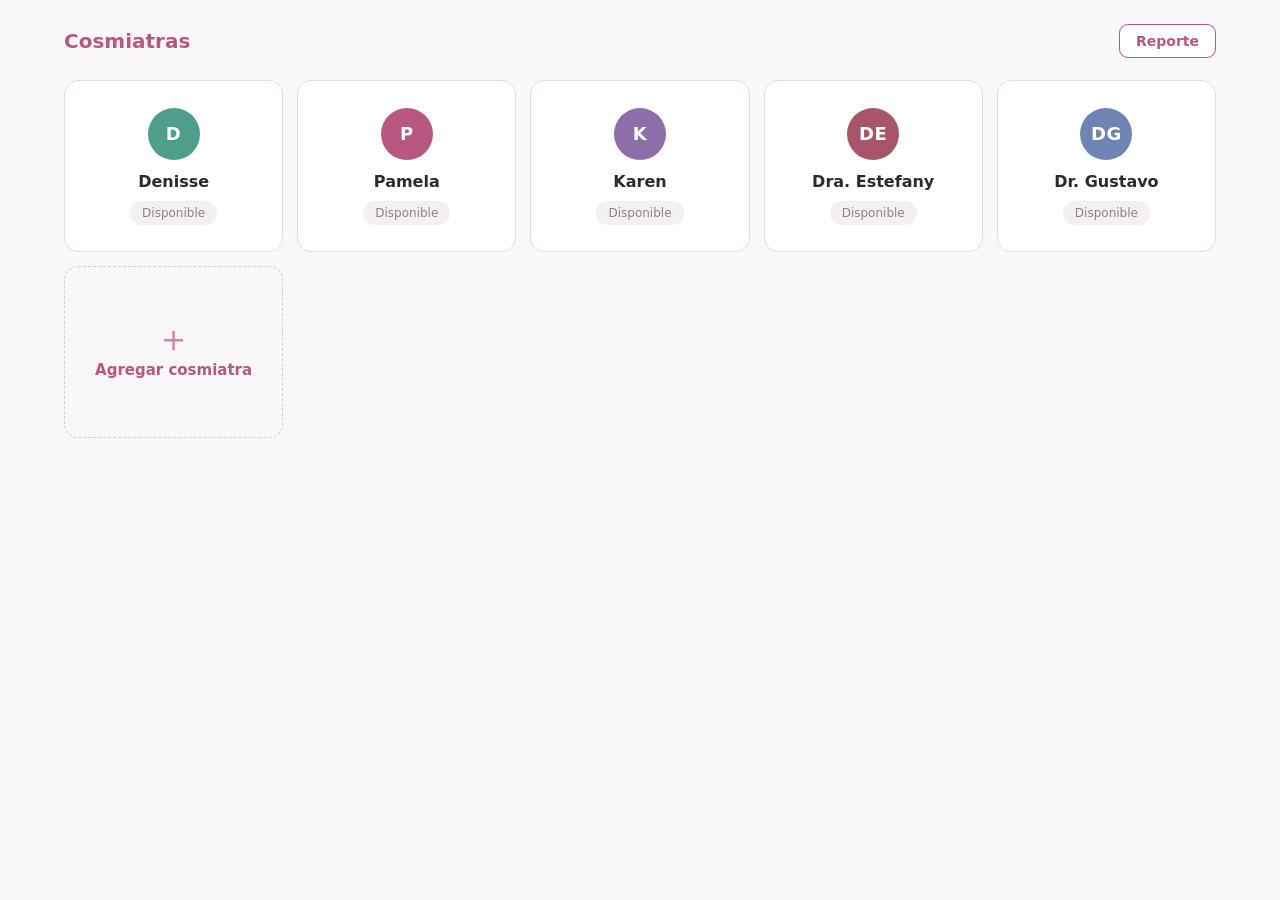
==== index.html @ 8324c97e "Los pacientes salen del padron de Odoo, via HISTORIAS CLINICAS El campo de paciente ya no se limita " ====
<!DOCTYPE html>
<html lang="es">
<head>
<meta charset="utf-8">
<meta name="viewport" content="width=device-width, initial-scale=1, viewport-fit=cover">
<meta name="theme-color" content="#b8577f">
<meta name="mobile-web-app-capable" content="yes">
<meta name="apple-mobile-web-app-capable" content="yes">
<meta name="apple-mobile-web-app-status-bar-style" content="default">
<meta name="apple-mobile-web-app-title" content="Productividad">
<title>Control de Productividad</title>
<link rel="stylesheet" href="estilos.css">
</head>
<body>
<div class="wrap">

  <header>
    <button class="volver oculto" id="btnVolver">&larr; Volver</button>
    <h1 id="titulo">Cosmiatras</h1>
    <div class="spacer"></div>
    <button class="btn btn-linea btn-sm" id="btnReporte">Reporte</button>
  </header>

  <div id="aviso" class="aviso oculto"></div>

  <!-- PANTALLA 1 : lista de cosmiatras -->
  <section id="p1">
    <div id="listaCosm" class="grid-cosm">
      <!-- las tarjetas se insertan antes de este boton -->
      <button class="tile tile-agregar" id="btnAgregar">
        <span class="tile-mas">+</span>
        <span>Agregar cosmiatra</span>
      </button>
    </div>
  </section>

  <!-- PANTALLA 2 : hoja del dia -->
  <section id="p2" class="oculto">
    <!-- paso 1: a quien va a atender -->
    <div class="card" id="cardBuscar">
      <div class="fila-paciente">
        <div class="campo-proc">
          <label>Paciente</label>
          <input id="inPaciente" placeholder="Nombre de la paciente" autocomplete="off">
        </div>
        <button class="btn btn-rosa" id="btnAtender">Atender</button>
      </div>
    </div>

    <!-- paso 2: una ficha por paciente en atencion -->
    <div id="atenciones"></div>

    <button class="btn btn-linea oculto" id="btnOtra">+ Atender otra paciente</button>

    <!-- atenciones que quedaron abiertas en dias anteriores -->
    <div class="card card-pendientes oculto" id="cardPend">
      <div class="card-titulo">
        <b>Quedaron sin cerrar</b>
        <span class="fecha">De d&iacute;as anteriores</span>
      </div>
      <table>
        <thead><tr><th>Fecha</th><th>Paciente</th><th>Procedimiento</th><th>Inicio</th><th></th></tr></thead>
        <tbody id="tbPend"></tbody>
      </table>
    </div>

    <div class="card">
      <div class="card-titulo">
        <b>Hoy</b><span class="fecha" id="fechaHoy"></span><span class="fecha" id="estadoEnvio"></span>
      </div>
      <table>
        <thead><tr><th>Paciente</th><th>Procedimiento</th><th>Inicio</th><th>T&eacute;rmino</th><th></th></tr></thead>
        <tbody id="tbHoy"></tbody>
      </table>
      <div class="vacio oculto" id="vacioHoy">Sin atenciones todav&iacute;a</div>
    </div>
  </section>

  <!-- PANTALLA 3 : reporte -->
  <section id="p3" class="oculto">
    <div class="card">
      <div class="fila-form">
        <div>
          <label>Fecha</label>
          <input type="date" id="fFecha">
        </div>
        <div>
          <label>Cosmiatra</label>
          <select id="fCosm"></select>
        </div>
        <button class="btn btn-linea" id="btnExcel">Enviar a la hoja</button>
        <button class="btn btn-linea btn-sm" id="btnCSV">Descargar CSV</button>
      </div>
    </div>

    <div class="card">
      <div class="totales">
        <div><b id="tPac">0</b><span>Pacientes</span></div>
        <div><b id="tAt">0</b><span>Procedimientos</span></div>
        <div><b id="tMin">0</b><span>Minutos</span></div>
      </div>
      <div class="vacio oculto" id="vacioRep">Sin registros</div>
    </div>

    <!-- una tarjeta por persona, para no mezclar sus procedimientos -->
    <div id="repPorPersona"></div>
  </section>

</div>

<script src="procedimientos.js"></script>
<script>
/* ============================================================
   Cada registro = UN procedimiento con su propio cronometro.
   Una paciente puede tener varios registros el mismo dia.
   ============================================================ */

/* ---------- datos ---------- */
var DB = {
  cosmiatras: JSON.parse(localStorage.getItem('cosmiatras') || '["Denisse","Pamela","Karen"]'),
  registros:  JSON.parse(localStorage.getItem('registros')  || '[]'),
  /* pacientes que cada cosmiatra tiene abiertas ahora mismo */
  abiertas:   JSON.parse(localStorage.getItem('abiertas')   || '{}')
};

function guardar(){
  localStorage.setItem('cosmiatras', JSON.stringify(DB.cosmiatras));
  localStorage.setItem('registros',  JSON.stringify(DB.registros));
  localStorage.setItem('abiertas',   JSON.stringify(DB.abiertas));
}

/* Identificador propio de cada registro. Se usa en vez de la posicion
   dentro del arreglo, que cambia al borrar. */
var contadorId = 0;
function nuevoId(){
  return Date.now().toString(36) + '-' + (contadorId++);
}
function porId(id){
  for(var i = 0; i < DB.registros.length; i++){
    if(DB.registros[i].id === id) return DB.registros[i];
  }
  return null;
}

/* Version anterior: un registro traia proc1/proc2/proc3 juntos.
   Ahora cada procedimiento vive en su propio registro. */
function migrar(){
  var salida = [], cambio = false;
  DB.registros.forEach(function(r){
    if(r.proc1 === undefined && r.proc2 === undefined && r.proc3 === undefined){
      salida.push(r);
      return;
    }
    cambio = true;
    [r.proc1, r.proc2, r.proc3].forEach(function(p, k){
      if(!p && k > 0) return;
      salida.push({
        cosmiatra: r.cosmiatra, fecha: r.fecha, paciente: r.paciente,
        procedimiento: p || '', inicio: r.inicio, fin: r.fin
      });
    });
  });
  salida.forEach(function(r){
    if(!r.id){ r.id = nuevoId(); cambio = true; }
  });
  if(cambio){ DB.registros = salida; guardar(); }
}
migrar();

/* Los dos doctores tienen su propia pestana en la hoja de calculo.
   Se agregan una sola vez: si luego los borras de la lista, no vuelven. */
if(!localStorage.getItem('doctoresAgregados')){
  ['Dra. Estefany', 'Dr. Gustavo'].forEach(function(n){
    var existe = DB.cosmiatras.some(function(c){ return c.toLowerCase() === n.toLowerCase(); });
    if(!existe) DB.cosmiatras.push(n);
  });
  localStorage.setItem('doctoresAgregados', '1');
  guardar();
}

/* ---------- utilidades ---------- */
function $(id){ return document.getElementById(id); }

function hoy(){
  var d = new Date();
  return d.getFullYear() + '-' + String(d.getMonth()+1).padStart(2,'0') + '-' + String(d.getDate()).padStart(2,'0');
}
function ahora(){
  var d = new Date();
  return String(d.getHours()).padStart(2,'0') + ':' + String(d.getMinutes()).padStart(2,'0');
}
function minutos(a,b){
  if(!a || !b) return '';
  var x = a.split(':'), y = b.split(':');
  return (y[0]*60 + +y[1]) - (x[0]*60 + +x[1]);
}
function fechaLarga(f){
  var p = f.split('-');
  return p[2] + '/' + p[1] + '/' + p[0];
}
function limpio(t){
  return String(t == null ? '' : t).replace(/&/g,'&amp;').replace(/</g,'&lt;').replace(/>/g,'&gt;');
}

var cosmActual = null;

/* Si se entra al reporte desde la hoja de una persona, se ve solo lo
   suyo. Desde la lista general se ve todo. */
var reporteDe = null;

function aviso(txt){
  var a = $('aviso');
  a.textContent = txt;
  a.classList.remove('oculto');
  clearTimeout(aviso.t);
  aviso.t = setTimeout(function(){ a.classList.add('oculto'); }, 3000);
}

function pantalla(n){
  $('aviso').classList.add('oculto');
  ['p1','p2','p3'].forEach(function(p,i){ $(p).classList.toggle('oculto', i !== n-1); });
  $('btnVolver').classList.toggle('oculto', n === 1);
  $('btnReporte').classList.toggle('oculto', n === 3);
  $('titulo').textContent = n === 1 ? 'Cosmiatras'
                          : (n === 2 ? cosmActual
                          : (reporteDe ? 'Reporte de ' + reporteDe : 'Reporte'));
}

/* ---------- pantalla 1 : lista de cosmiatras ---------- */

/* Iniciales para el circulo de la tarjeta */
function iniciales(nombre){
  var p = nombre.trim().split(/\s+/);
  return (p[0].charAt(0) + (p[1] ? p[1].charAt(0) : '')).toUpperCase();
}

/* Color estable por nombre, para reconocerlas de un vistazo */
var TONOS = ['#b8577f','#8d6ea8','#c07a52','#4f9d8b','#a8556b','#6f83b5','#b0824a','#5f9ab8'];
function tono(nombre){
  var s = 0;
  for(var i = 0; i < nombre.length; i++) s += nombre.charCodeAt(i);
  return TONOS[s % TONOS.length];
}

function pintarCosmiatras(){
  var cont = $('listaCosm'), mas = $('btnAgregar');

  /* se borran solo las tarjetas: el boton de agregar es fijo */
  Array.prototype.slice.call(cont.querySelectorAll('.cosm')).forEach(function(n){
    cont.removeChild(n);
  });

  DB.cosmiatras.forEach(function(nombre){
    var enCurso = DB.registros.filter(function(r){ return r.cosmiatra === nombre && !r.fin; }).length;

    var div = document.createElement('div');
    div.className = 'tile cosm';
    div.innerHTML =
      '<span class="x" title="Eliminar">&times;</span>' +
      '<span class="avatar" style="background:' + tono(nombre) + '">' + limpio(iniciales(nombre)) + '</span>' +
      '<span class="nombre">' + limpio(nombre) + '</span>' +
      (enCurso
        ? '<span class="pill pill-curso">' + (enCurso > 1 ? enCurso + ' en curso' : 'En curso') + '</span>'
        : '<span class="pill pill-libre">Disponible</span>');

    div.onclick = function(){ abrirHoja(nombre); };
    div.querySelector('.x').onclick = function(e){
      e.stopPropagation();
      if(confirm('Eliminar a ' + nombre + ' de la lista?')){
        DB.cosmiatras = DB.cosmiatras.filter(function(c){ return c !== nombre; });
        guardar();
        pintarCosmiatras();
      }
    };
    cont.insertBefore(div, mas);
  });
}

$('btnAgregar').onclick = function(){
  var n = (prompt('Nombre de la cosmiatra') || '').trim();
  if(!n) return;
  if(DB.cosmiatras.some(function(c){ return c.toLowerCase() === n.toLowerCase(); })){
    return aviso('Ese nombre ya existe');
  }
  DB.cosmiatras.push(n);
  guardar();
  pintarCosmiatras();
};

/* ============================================================
   PANTALLA 2 : hoja del dia
   ------------------------------------------------------------
   "filas" son los renglones del formulario de la paciente actual.
     id === null  -> el procedimiento todavia no arranca
     id           -> identificador de su registro en DB.registros
   ============================================================ */
/* Una cosmiatra puede tener VARIAS pacientes abiertas a la vez.

   atenciones = [ { paciente, fecha, filas: [ {texto, id} ] } ]
       id === null  -> ese procedimiento todavia no arranca
       id           -> identificador de su registro en DB.registros

   Se guardan en el navegador: si recarga la pagina o se le bloquea el
   telefono, sus pacientes siguen abiertas donde las dejo. */
var atenciones   = [];
var pidiendoOtra = false;   /* esta escribiendo el nombre de otra paciente */

function filaVacia(){ return { texto:'', id:null }; }

function abrirHoja(nombre){
  cosmActual = nombre;

  /* las fichas que dejo abiertas otro dia no se arrastran. Si algo
     quedo en marcha, aparece abajo en "Quedaron sin cerrar". */
  atenciones = (DB.abiertas[nombre] || []).filter(function(a){ return a.fecha === hoy(); });
  pidiendoOtra = false;

  $('fechaHoy').textContent = fechaLarga(hoy());
  pantalla(2);
  pintarAtenciones();
  pintarHoja();
  pintarPendientes();
  guardarAbiertas();

  if(!atenciones.length) $('inPaciente').focus();
}

function guardarAbiertas(){
  if(cosmActual) DB.abiertas[cosmActual] = atenciones;
  guardar();
}

/* Abre la ficha de una paciente: aparece su tarjeta con el primer
   procedimiento listo para escribir. */
function atenderPaciente(){
  if(Date.now() - ultimaEleccion < 600) return;   /* clic fantasma del tactil */

  var nombre = $('inPaciente').value.trim();
  if(!nombre) return aviso('Escribe el nombre de la paciente');

  for(var k = 0; k < atenciones.length; k++){
    if(atenciones[k].paciente.toLowerCase() === nombre.toLowerCase()){
      pidiendoOtra = false;
      pintarAtenciones();
      return aviso('A ' + atenciones[k].paciente + ' ya la estas atendiendo');
    }
  }

  atenciones.push({ paciente: nombre, fecha: hoy(), filas: [filaVacia()] });
  pidiendoOtra = false;
  guardarAbiertas();
  pintarAtenciones();

  var libre = document.querySelector('#atenciones input:not([disabled])');
  if(libre) libre.focus();
}

/* Cierra la ficha. Solo si no le queda nada en curso, para que no se
   pierda un cronometro andando. */
function cerrarAtencion(k){
  var a = atenciones[k];
  if(!a) return;

  var enCurso = a.filas.some(function(f){
    var r = f.id === null ? null : porId(f.id);
    return r && !r.fin;
  });
  if(enCurso) return aviso('Termina o cancela lo que tiene en curso antes de cerrar');

  atenciones.splice(k, 1);
  if(!atenciones.length) pidiendoOtra = false;
  guardarAbiertas();
  pintarAtenciones();
}

function refrescar(){
  guardarAbiertas();
  pintarAtenciones();
  pintarHoja();
  pintarPendientes();
  enviarPendientes();
}

/* ---------- las fichas abiertas ---------- */
function pintarAtenciones(){
  var cont = $('atenciones');
  cont.innerHTML = '';
  atenciones.forEach(function(a, k){ cont.appendChild(tarjetaAtencion(a, k)); });

  /* el buscador se ve cuando no hay nadie abierto, o cuando ella
     pidio atender a otra */
  var buscando = (atenciones.length === 0) || pidiendoOtra;
  $('cardBuscar').classList.toggle('oculto', !buscando);
  $('btnOtra').classList.toggle('oculto', buscando);
  if(buscando) $('inPaciente').value = '';
}

/* Cuenta como esta la ficha: cuantos corriendo y cuantos terminados. */
function estadoFicha(a){
  var e = { enCurso: 0, hechos: 0, libres: 0 };
  a.filas.forEach(function(f){
    var r = f.id === null ? null : porId(f.id);
    if(!r)            e.libres++;
    else if(!r.fin)   e.enCurso++;
    else              e.hechos++;
  });
  return e;
}

function tarjetaAtencion(a, k){
  var e = estadoFicha(a);

  var card = document.createElement('div');
  card.className = 'card card-atencion' + (a.plegada ? ' plegada' : '');

  var tit = document.createElement('div');
  tit.className = 'card-titulo';

  var nom = document.createElement('b');
  nom.textContent = a.paciente;
  tit.appendChild(nom);

  /* ---- plegada: una sola linea, se toca para volver a abrirla.
     Para terminar los procedimientos estan los botones de la tabla
     de Hoy, asi que aqui no hace falta verlos otra vez. ---- */
  if(a.plegada){
    var partes = [];
    if(e.enCurso) partes.push(e.enCurso + ' en curso');
    if(e.hechos)  partes.push(e.hechos + (e.hechos === 1 ? ' terminado' : ' terminados'));

    var res = document.createElement('span');
    res.className = 'fecha resumen-ficha';
    res.textContent = (partes.join(' \u00b7 ') || 'sin procedimientos') + '  \u25be';
    tit.appendChild(res);

    tit.classList.add('plegable');
    tit.onclick = function(){ a.plegada = false; guardarAbiertas(); pintarAtenciones(); };
    card.appendChild(tit);
    return card;
  }

  /* ---- abierta ---- */
  var acciones = document.createElement('div');
  acciones.className = 'acciones-ficha';

  if(e.enCurso + e.hechos > 0){
    var ocultar = document.createElement('button');
    ocultar.className = 'btn btn-linea btn-sm';
    ocultar.textContent = 'Ocultar';
    ocultar.onclick = function(){ a.plegada = true; guardarAbiertas(); pintarAtenciones(); };
    acciones.appendChild(ocultar);
  }

  var cerrar = document.createElement('button');
  cerrar.className = 'btn btn-linea btn-sm';
  cerrar.textContent = 'Cerrar ficha';
  cerrar.onclick = function(){ cerrarAtencion(k); };
  acciones.appendChild(cerrar);

  tit.appendChild(acciones);
  card.appendChild(tit);

  a.filas.forEach(function(f, i){ card.appendChild(filaProcDOM(a, k, f, i)); });

  var mas = document.createElement('button');
  mas.className = 'btn btn-linea btn-sm';
  mas.textContent = '+ Agregar procedimiento';
  mas.onclick = function(){
    a.filas.push(filaVacia());
    guardarAbiertas();
    pintarAtenciones();
    var t = $('atenciones').children[k];
    if(t){
      var libres = t.querySelectorAll('input:not([disabled])');
      if(libres.length) libres[libres.length - 1].focus();
    }
  };
  card.appendChild(mas);

  return card;
}

/* ============================================================
   AUTOCOMPLETADO DE PROCEDIMIENTOS
   ------------------------------------------------------------
   Se escriben las primeras letras y aparecen los que coinciden.
   Se toca uno y queda puesto. Igual se puede escribir algo que
   no este en la lista: la lista sugiere, no obliga.
   La lista vive en procedimientos.js.
   ============================================================ */

var MAX_SUGERENCIAS = 8;

/* Momento en que se eligio una sugerencia. Sirve de red de seguridad:
   si justo despues llega un clic al boton Iniciar, es el clic fantasma
   del tactil y no una persona pulsandolo. */
var ultimaEleccion = 0;

/* compara sin tildes ni mayusculas: "lampara" encuentra "Lampara LED" */
function sinTildes(t){
  return String(t).toLowerCase().normalize('NFD').replace(/[\u0300-\u036f]/g, '');
}

/* Los tratamientos corporales se hacen por zona. Si ya escribio uno
   de ellos y un espacio, se le ofrecen las zonas ya pegadas:
   "Emsculpt " -> "Emsculpt abdomen", "Emsculpt cintura"...
   Asi no hace falta tener las 264 combinaciones en la lista. */
function sugerirZonas(texto){
  if(typeof POR_ZONA === 'undefined' || typeof ZONAS === 'undefined') return [];

  var t = String(texto).replace(/\s+/g, ' ');
  var corte = t.lastIndexOf(' ');
  if(corte < 1) return [];

  var base  = sinTildes(t.slice(0, corte).trim());
  var resto = sinTildes(t.slice(corte + 1));

  var servicio = null;
  for(var k = 0; k < POR_ZONA.length; k++){
    if(sinTildes(POR_ZONA[k]) === base){ servicio = POR_ZONA[k]; break; }
  }
  if(!servicio) return [];

  var salida = [];
  for(var z = 0; z < ZONAS.length; z++){
    if(resto && sinTildes(ZONAS[z]).indexOf(resto) !== 0) continue;
    salida.push(servicio + ' ' + ZONAS[z]);
  }
  return salida;
}

function buscarProcs(texto){
  if(typeof PROCEDIMIENTOS === 'undefined') return [];

  var q        = sinTildes(texto).trim();
  var tal_cual = String(texto).trim();

  /* las zonas van primero: si escribio "Emsculpt " es lo que busca */
  var zonas = sugerirZonas(texto).filter(function(p){ return p !== tal_cual; });
  if(q.length < 2) return zonas.slice(0, MAX_SUGERENCIAS);

  /* despues los que empiezan igual, y al final los que lo llevan dentro */
  var empiezan = [], dentro = [];
  for(var k = 0; k < PROCEDIMIENTOS.length; k++){
    var p = PROCEDIMIENTOS[k], sp = sinTildes(p);
    /* solo se salta si ya lo escribio identico. Si coincide pero con
       otras mayusculas o sin tildes, se ofrece igual: asi "4rf" propone
       "4RF" y todas terminan escribiendolo de la misma forma. */
    if(p === tal_cual) continue;
    var pos = sp.indexOf(q);
    if(pos === 0) empiezan.push(p);
    else if(pos > 0) dentro.push(p);
  }
  return zonas.concat(empiezan, dentro).slice(0, MAX_SUGERENCIAS);
}

/* La misma caja sirve para procedimientos y para pacientes:
     buscar  -> funcion que devuelve la lista de coincidencias
     alEnter -> que hacer con Enter cuando no hay nada marcado
                (en procedimientos no se pasa nada: Enter solo cierra,
                 para que el cronometro arranque unicamente con el boton) */
/* ============================================================
   PACIENTES
   ------------------------------------------------------------
   Dos fuentes, y se usan las dos:

   1) Los nombres que ya se escribieron en este telefono. Salen al
      instante, incluso sin red.
   2) El padron de Odoo, preguntando al buscador que ya tiene
      HISTORIAS CLINICAS. Manda este, que es la lista oficial.

   Para llegar a Odoo hacen falta dos cosas, y si falta alguna la app
   sigue funcionando con lo del telefono, sin avisos ni errores:
     - que la app se sirva del mismo XAMPP que HISTORIAS CLINICAS
       (si esta en internet, no alcanza esa PC);
     - que la cosmiatra tenga su sesion abierta ahi. Su rol ya trae
       el permiso que ese buscador pide.
   ============================================================ */

var API_PACIENTES = '/HISTORIAS%20CLINICAS/api/recepcion/pacientes.php';

var cacheOdoo        = {};   /* lo ya preguntado, para no repetir */
var sinSesionHasta   = 0;    /* si no hay sesion, no insistir un rato */
var esperaOdoo       = null;

/* Los nombres escritos en este telefono, del mas reciente al mas viejo. */
function pacientesDelTelefono(texto){
  var q = sinTildes(texto).trim();
  if(q.length < 2) return [];

  var tal_cual = String(texto).trim();
  var vistos = {}, salida = [];

  for(var k = DB.registros.length - 1; k >= 0; k--){
    var p = String(DB.registros[k].paciente || '').trim();
    if(!p) continue;

    var clave = p.toLowerCase();
    if(vistos[clave]) continue;
    if(sinTildes(p).indexOf(q) < 0) continue;
    if(p === tal_cual) continue;          /* ya lo escribio identico */

    vistos[clave] = true;
    salida.push(p);
    if(salida.length >= MAX_SUGERENCIAS) break;
  }
  return salida;
}

/* El padron de Odoo. Tarda, asi que llega despues y se avisa por
   la funcion que nos pasan. */
function pacientesDeOdoo(texto, cuandoLleguen){
  var q = String(texto).trim();

  if(!API_PACIENTES || q.length < 3) return;   /* el buscador pide 3 letras */
  if(Date.now() < sinSesionHasta) return;      /* sin sesion: no molestar */

  if(cacheOdoo[q]){ cuandoLleguen(cacheOdoo[q]); return; }

  /* se espera un momento: si no, se pregunta en cada tecla */
  clearTimeout(esperaOdoo);
  esperaOdoo = setTimeout(function(){
    fetch(API_PACIENTES + '?q=' + encodeURIComponent(q), { credentials: 'same-origin' })
      .then(function(res){
        if(res.status === 401 || res.status === 403){
          /* no hay sesion en HISTORIAS CLINICAS: se deja de preguntar
             cinco minutos y se sigue con los nombres del telefono */
          sinSesionHasta = Date.now() + 5 * 60 * 1000;
          throw new Error('sin sesion');
        }
        return res.json();
      })
      .then(function(j){
        var filas = (j && j.data && j.data.pacientes) || [];
        cacheOdoo[q] = filas.map(function(p){
          return { valor: p.nombre, nota: p.dni || p.codigo || '' };
        });
        cuandoLleguen(cacheOdoo[q]);
      })
      .catch(function(){ /* sin Odoo, se sigue con lo del telefono */ });
  }, 250);
}

/* Lo del telefono ya mismo; lo de Odoo cuando llegue. */
function buscarPacientes(texto, cuandoLleguen){
  var locales = pacientesDelTelefono(texto);

  if(cuandoLleguen){
    pacientesDeOdoo(texto, function(deOdoo){
      /* Odoo primero, que es el padron. Detras, los nombres del
         telefono que Odoo no trajo. */
      var vistos = {};
      deOdoo.forEach(function(p){ vistos[p.valor.toLowerCase()] = true; });

      var extra = locales.filter(function(n){ return !vistos[n.toLowerCase()]; });
      cuandoLleguen(deOdoo.concat(extra).slice(0, MAX_SUGERENCIAS));
    });
  }
  return locales;
}

function cajaSugerencias(inp, buscar, alEnter){
  var caja = document.createElement('div');
  caja.className = 'sugerencias oculto';
  var opciones = [], activa = -1;

  function cerrar(){
    caja.classList.add('oculto');
    caja.innerHTML = '';
    opciones = [];
    activa = -1;
  }

  function marcar(n){
    if(!opciones.length) return;
    if(activa >= 0) opciones[activa].classList.remove('sel');
    activa = (n + opciones.length) % opciones.length;
    opciones[activa].classList.add('sel');
    opciones[activa].scrollIntoView({ block: 'nearest' });
  }

  function elegir(texto){
    inp.value = texto;
    inp.oninput();          /* para que se guarde en la fila */
    ultimaEleccion = Date.now();
    cerrar();
    inp.focus();
  }

  /* Una opcion puede ser un texto suelto, o {valor, nota} cuando hay
     algo que mostrar al lado sin que entre en el campo, como el DNI. */
  function mostrar(lista){
    caja.innerHTML = '';
    opciones = [];
    activa = -1;
    if(!lista || !lista.length){ cerrar(); return; }

    lista.forEach(function(item){
      var valor = (typeof item === 'string') ? item : item.valor;
      var nota  = (typeof item === 'string') ? ''   : (item.nota || '');

      var op = document.createElement('div');
      op.textContent = valor;
      op.setAttribute('data-valor', valor);   /* lo que se escribe */

      if(nota){
        var n = document.createElement('span');
        n.className = 'nota-sugerencia';
        n.textContent = nota;
        op.appendChild(n);
      }

      /* En el telefono la lista tapa el boton Iniciar. Si se cerrara
         al tocar, el clic que llega despues aterrizaria en el boton y
         arrancaria el cronometro solo. Por eso:
           - pointerdown: solo evita que el campo pierda el foco, para
             que la lista siga abierta cuando llegue el clic;
           - click: elige y cierra. El clic se lo come esta opcion y
             nunca llega a lo que hay debajo. */
      op.addEventListener('pointerdown', function(ev){ ev.preventDefault(); });
      op.addEventListener('click', function(ev){
        ev.preventDefault();
        ev.stopPropagation();
        elegir(valor);
      });

      caja.appendChild(op);
      opciones.push(op);
    });
    caja.classList.remove('oculto');
  }

  function pintar(){
    var texto = inp.value;

    /* lo que se pueda dar al instante, y lo que tarde se repinta
       cuando llegue, si para entonces sigue escribiendo lo mismo */
    var ahora = buscar(texto, function(masTarde){
      if(inp.value === texto) mostrar(masTarde);
    });
    mostrar(ahora);
  }

  inp.addEventListener('input', pintar);
  inp.addEventListener('focus', pintar);
  inp.addEventListener('blur', function(){ setTimeout(cerrar, 150); });

  inp.onkeydown = function(e){
    var abierta = !caja.classList.contains('oculto') && opciones.length > 0;
    if(abierta && e.key === 'ArrowDown'){ e.preventDefault(); marcar(activa + 1); return; }
    if(abierta && e.key === 'ArrowUp'){   e.preventDefault(); marcar(activa - 1); return; }
    if(abierta && e.key === 'Escape'){    cerrar(); return; }
    if(e.key === 'Enter'){
      /* Enter solo elige de la lista o la cierra. El cronometro
         arranca UNICAMENTE con el boton Iniciar, para que no se
         dispare sin querer con el teclado del telefono. */
      e.preventDefault();
      if(abierta && activa >= 0){ elegir(opciones[activa].getAttribute('data-valor')); return; }
      cerrar();
      if(alEnter) alEnter();
    }
  };

  return caja;
}

function filaProcDOM(a, k, f, i){
  var reg = f.id === null ? null : porId(f.id);

  var row = document.createElement('div');
  row.className = 'fila-proc';
  if(reg && !reg.fin) row.classList.add('en-marcha');

  /* campo de texto */
  var campo = document.createElement('div');
  campo.className = 'campo-proc';
  var lab = document.createElement('label');
  lab.textContent = 'Procedimiento ' + (i + 1);
  var inp = document.createElement('input');
  inp.value = f.texto;
  inp.placeholder = 'Tratamiento';
  inp.autocomplete = 'off';
  inp.disabled = !!reg;
  inp.oninput = function(){ f.texto = inp.value; };
  campo.appendChild(lab);
  campo.appendChild(inp);
  /* mientras no haya arrancado, sugiere procedimientos al escribir */
  if(!reg) campo.appendChild(cajaSugerencias(inp, buscarProcs));

  /* estado / duracion */
  var estado = document.createElement('div');
  estado.className = 'estado';
  if(reg && !reg.fin){
    estado.classList.add('curso');
    estado.textContent = 'En curso desde ' + reg.inicio;
  } else if(reg){
    estado.textContent = reg.inicio + ' a ' + reg.fin + '  ·  ' + minutos(reg.inicio, reg.fin) + ' min';
  }

  /* boton principal: Iniciar -> Terminar -> Listo */
  var btn = document.createElement('button');
  btn.className = 'btn btn-sm';
  if(!reg){
    btn.className += ' btn-rosa';
    btn.innerHTML = '&#9654; Iniciar';
    btn.onclick = function(){ iniciarFila(k, i); };
  } else if(!reg.fin){
    btn.className += ' btn-verde';
    btn.innerHTML = '&#9632; Terminar';
    btn.onclick = function(){ terminarFila(k, i); };
  } else {
    btn.className += ' btn-listo';
    btn.textContent = 'Listo';
    btn.disabled = true;
  }

  /* La X cambia segun el momento: quita el renglon si todavia no
     arranco, y cancela el procedimiento si ya esta en marcha. */
  var quitar = document.createElement('button');
  quitar.className = 'quitar';
  quitar.innerHTML = '&times;';

  if(reg && !reg.fin){
    quitar.classList.add('cancelar');
    quitar.title = 'Cancelar este procedimiento';
    quitar.onclick = function(){ cancelarRegistro(reg); };
  } else if(reg){
    quitar.classList.add('invisible');          /* ya termino: no se cancela */
  } else {
    quitar.title = 'Quitar este renglon';
    quitar.onclick = function(){ a.filas.splice(i, 1); guardarAbiertas(); pintarAtenciones(); };
    if(a.filas.length <= 1) quitar.classList.add('invisible');
  }

  row.appendChild(campo);
  row.appendChild(estado);
  row.appendChild(btn);
  row.appendChild(quitar);
  return row;
}

function iniciarFila(k, i){
  /* si se acaba de elegir del autocompletado, esto es el clic fantasma
     que el tactil manda sobre lo que habia debajo de la lista */
  if(Date.now() - ultimaEleccion < 600) return;

  var a = atenciones[k];
  if(!a) return;
  var f = a.filas[i];
  if(!f || f.id !== null) return;

  var pac = a.paciente;
  var txt = (f.texto || '').trim();
  if(!txt) return aviso('Escribe el procedimiento ' + (i + 1));

  var reg = {
    id: nuevoId(),
    cosmiatra: cosmActual,
    fecha: hoy(),
    paciente: pac,
    procedimiento: txt,
    inicio: ahora(),
    fin: ''
  };
  DB.registros.push(reg);
  f.id = reg.id;

  /* si ya no queda ningun renglon por escribir, la ficha se pliega
     sola: lo que sigue es terminar, y eso se hace desde la tabla
     de Hoy, que esta justo debajo */
  if(!a.filas.some(function(x){ return x.id === null; })) a.plegada = true;

  refrescar();
}

/* Cancela un procedimiento que se inicio por error: borra el registro
   y apaga el cronometro. Solo mientras esta en marcha; si ya termino
   se fue a la hoja y no se toca desde aqui. */
function cancelarRegistro(reg){
  if(!reg || reg.fin) return;
  if(!confirm('Cancelar "' + reg.procedimiento + '"?\n\nSe borra el registro y el cronometro.')) return;

  DB.registros = DB.registros.filter(function(x){ return x.id !== reg.id; });
  atenciones.forEach(function(a){
    a.filas.forEach(function(f){ if(f.id === reg.id) f.id = null; });
  });
  refrescar();
  aviso('Procedimiento cancelado');
}

function terminarFila(k, i){
  var a = atenciones[k];
  if(!a || !a.filas[i]) return;
  var reg = a.filas[i].id === null ? null : porId(a.filas[i].id);
  if(!reg) return;
  reg.fin = ahora();
  refrescar();
}

$('btnAtender').onclick = atenderPaciente;

$('btnOtra').onclick = function(){
  pidiendoOtra = true;
  pintarAtenciones();
  $('inPaciente').focus();
};

/* El campo de la paciente tambien sugiere, con los nombres que ya
   se atendieron antes. Enter busca, igual que el boton. */
$('inPaciente').parentElement.appendChild(
  cajaSugerencias($('inPaciente'), buscarPacientes, atenderPaciente)
);

/* ---------- tabla del dia ----------
   Solo muestra la fecha de hoy: manana la hoja aparece limpia,
   pero los registros viejos siguen guardados para el reporte. */
function pintarHoja(){
  var f = hoy();
  var lista = DB.registros.filter(function(r){
    return r.cosmiatra === cosmActual && r.fecha === f;
  });

  var tb = $('tbHoy');
  tb.innerHTML = '';
  $('vacioHoy').classList.toggle('oculto', lista.length > 0);

  lista.forEach(function(r){
    var tr = document.createElement('tr');
    if(!r.fin) tr.className = 'activa';

    /* en el telefono las tres columnas de tiempo se juntan en una
       sola linea, que ocupa mucho menos */
    var horario = r.fin
      ? r.inicio + ' \u2013 ' + r.fin + '  \u00b7  ' + minutos(r.inicio, r.fin) + ' min'
      : 'desde ' + r.inicio;

    tr.innerHTML =
      '<td class="col-paciente" data-tit="Paciente">' + limpio(r.paciente) + '</td>' +
      '<td data-tit="Procedimiento">' + limpio(r.procedimiento) + '</td>' +
      '<td class="solo-escritorio" data-tit="Inicio">' + r.inicio + '</td>' +
      '<td class="solo-escritorio" data-tit="T&eacute;rmino">' + (r.fin || '&mdash;') + '</td>' +
      '<td class="solo-movil horario">' + horario + '</td>' +
      '<td class="acciones"></td>';

    var celda = tr.lastChild;
    if(!r.fin){
      var b = document.createElement('button');
      b.className = 'btn btn-verde btn-sm';
      b.innerHTML = '&#9632; Terminar';
      b.onclick = function(){ r.fin = ahora(); refrescar(); };
      celda.appendChild(b);

      /* por si lo inicio por error */
      var x = document.createElement('button');
      x.className = 'quitar cancelar';
      x.innerHTML = '&times;';
      x.title = 'Cancelar este procedimiento';
      x.onclick = function(){ cancelarRegistro(r); };
      celda.appendChild(x);
    } else {
      celda.setAttribute('data-tit', 'Duración');
      celda.innerHTML = '<span class="duracion">' + minutos(r.inicio, r.fin) + ' min</span>';
    }
    tb.appendChild(tr);
  });
}

/* ---------- pendientes de dias anteriores ----------
   Atenciones que se iniciaron y nunca se cerraron. Como la hoja solo
   muestra el dia de hoy, se rescatan aqui para poder cerrarlas. */
function pintarPendientes(){
  var f = hoy();
  var lista = DB.registros.filter(function(r){
    return r.cosmiatra === cosmActual && !r.fin && r.fecha !== f;
  });

  $('cardPend').classList.toggle('oculto', lista.length === 0);
  var tb = $('tbPend');
  tb.innerHTML = '';

  lista.forEach(function(r){
    var tr = document.createElement('tr');
    tr.innerHTML =
      '<td data-tit="Fecha">' + fechaLarga(r.fecha) + '</td>' +
      '<td class="col-paciente" data-tit="Paciente">' + limpio(r.paciente) + '</td>' +
      '<td data-tit="Procedimiento">' + limpio(r.procedimiento) + '</td>' +
      '<td data-tit="Inicio">' + r.inicio + '</td>' +
      '<td class="acciones"></td>';

    var celda = tr.lastChild;

    var cerrar = document.createElement('button');
    cerrar.className = 'btn btn-verde btn-sm';
    cerrar.textContent = 'Poner hora';
    cerrar.onclick = function(){ cerrarPendiente(r); };
    celda.appendChild(cerrar);

    var borrar = document.createElement('button');
    borrar.className = 'quitar';
    borrar.innerHTML = '&times;';
    borrar.title = 'Eliminar este registro';
    borrar.onclick = function(){
      if(!confirm('Eliminar el registro de ' + r.paciente + ' del ' + fechaLarga(r.fecha) + '?')) return;
      DB.registros = DB.registros.filter(function(x){ return x.id !== r.id; });
      refrescar();
    };
    celda.appendChild(borrar);

    tb.appendChild(tr);
  });
}

function cerrarPendiente(r){
  var h = prompt('Hora de termino de "' + r.procedimiento + '" (HH:MM)', r.inicio);
  if(h === null) return;
  h = h.trim();
  var p = /^([01]?[0-9]|2[0-3]):([0-5][0-9])$/.exec(h);
  if(!p) return aviso('Hora invalida. Usa el formato HH:MM, por ejemplo 15:30');
  var fin = p[1].padStart(2,'0') + ':' + p[2];
  if(minutos(r.inicio, fin) < 0) return aviso('La hora de termino es anterior a la de inicio');
  r.fin = fin;
  refrescar();
}

/* Si la pagina se queda abierta y pasa la medianoche, la hoja se limpia sola. */
var diaVista = hoy();
setInterval(function(){
  if(hoy() === diaVista) return;
  diaVista = hoy();
  if($('p2').classList.contains('oculto')) return;
  /* las fichas de ayer se recogen; lo que quedo en marcha reaparece
     abajo en "Quedaron sin cerrar" */
  atenciones = atenciones.filter(function(a){ return a.fecha === hoy(); });
  pidiendoOtra = false;
  guardarAbiertas();
  pintarAtenciones();
  $('fechaHoy').textContent = fechaLarga(diaVista);
  pintarHoja();
  pintarPendientes();
  aviso('Cambio de dia: la hoja empieza limpia');
}, 30000);

/* ---------- pantalla 3 : reporte ---------- */
function abrirReporte(){
  /* si venimos de la hoja de alguien, el reporte es de esa persona */
  reporteDe = cosmActual;

  var sel = $('fCosm');
  sel.innerHTML = '<option value="">Todas</option>';
  DB.cosmiatras.forEach(function(c){
    var o = document.createElement('option');
    o.textContent = c;
    sel.appendChild(o);
  });

  if(reporteDe){
    /* solo lo suyo, y sin poder cambiar a otra persona */
    sel.value = reporteDe;
    sel.disabled = true;
  } else {
    /* desde la lista general se empieza viendo a todas, sin arrastrar
       el filtro que quedo del reporte personal anterior */
    sel.value = '';
    sel.disabled = false;
  }

  if(!$('fFecha').value) $('fFecha').value = hoy();
  pantalla(3);
  pintarReporte();
}

function filtrados(){
  var f = $('fFecha').value, c = $('fCosm').value;
  return DB.registros.filter(function(r){
    return (!f || r.fecha === f) && (!c || r.cosmiatra === c);
  });
}

function pintarReporte(){
  var datos = filtrados();
  var cont = $('repPorPersona');
  cont.innerHTML = '';
  $('vacioRep').classList.toggle('oculto', datos.length > 0);

  /* totales de arriba: el conjunto de lo filtrado */
  var tot = 0, pacientes = {};
  datos.forEach(function(r){
    var m = minutos(r.inicio, r.fin);
    if(m) tot += m;
    pacientes[r.fecha + '|' + r.cosmiatra + '|' + r.paciente] = 1;
  });
  $('tPac').textContent = Object.keys(pacientes).length;
  $('tAt').textContent  = datos.length;
  $('tMin').textContent = tot;

  /* y debajo, una tarjeta por persona: cada quien con lo suyo */
  var porPersona = {}, nombres = [];
  datos.forEach(function(r){
    if(!porPersona[r.cosmiatra]){ porPersona[r.cosmiatra] = []; nombres.push(r.cosmiatra); }
    porPersona[r.cosmiatra].push(r);
  });
  nombres.sort(function(a, b){ return a.localeCompare(b); });
  nombres.forEach(function(n){ cont.appendChild(tarjetaPersona(n, porPersona[n])); });
}

/* Tarjeta con los procedimientos de una sola persona. No lleva
   columna de cosmiatra: el nombre ya esta en el titulo. */
function tarjetaPersona(nombre, lista){
  lista = lista.slice().sort(function(a, b){
    return (a.fecha + a.inicio).localeCompare(b.fecha + b.inicio);
  });

  var min = 0, pac = {};
  lista.forEach(function(r){
    var m = minutos(r.inicio, r.fin);
    if(m) min += m;
    pac[r.fecha + '|' + r.paciente] = 1;
  });

  var filas = lista.map(function(r){
    var m = minutos(r.inicio, r.fin);
    return '<tr>' +
      '<td data-tit="Fecha">' + fechaLarga(r.fecha) + '</td>' +
      '<td class="col-paciente" data-tit="Paciente">' + limpio(r.paciente) + '</td>' +
      '<td data-tit="Procedimiento">' + limpio(r.procedimiento) + '</td>' +
      '<td data-tit="Inicio">' + r.inicio + '</td>' +
      '<td data-tit="T&eacute;rmino">' + (r.fin || '&mdash;') + '</td>' +
      '<td data-tit="Minutos">' + (m === '' ? '&mdash;' : m) + '</td></tr>';
  }).join('');

  var nPac = Object.keys(pac).length;
  var resumen = nPac + (nPac === 1 ? ' paciente' : ' pacientes') +
                ' &middot; ' + lista.length + (lista.length === 1 ? ' procedimiento' : ' procedimientos') +
                ' &middot; ' + min + ' min';

  var div = document.createElement('div');
  div.className = 'card';
  div.innerHTML =
    '<div class="card-titulo"><b>' + limpio(nombre) + '</b>' +
    '<span class="fecha">' + resumen + '</span></div>' +
    '<table><thead><tr><th>Fecha</th><th>Paciente</th><th>Procedimiento</th>' +
    '<th>Inicio</th><th>T&eacute;rmino</th><th>Min</th></tr></thead>' +
    '<tbody>' + filas + '</tbody></table>';
  return div;
}

$('fFecha').onchange = pintarReporte;
$('fCosm').onchange  = pintarReporte;

$('btnExcel').onclick = enviarFiltrados;

$('btnCSV').onclick = function(){
  var datos = filtrados();
  if(!datos.length) return aviso('No hay registros para exportar');
  var salto = String.fromCharCode(10);
  var csv = 'Fecha;Cosmiatra;Paciente;Procedimiento;Hora inicio;Hora termino;Minutos' + salto;
  datos.forEach(function(r){
    csv += [fechaLarga(r.fecha), r.cosmiatra, r.paciente, r.procedimiento,
            r.inicio, r.fin, minutos(r.inicio, r.fin)].join(';') + salto;
  });
  var a = document.createElement('a');
  a.href = URL.createObjectURL(new Blob([String.fromCharCode(65279) + csv], { type:'text/csv;charset=utf-8' }));
  a.download = 'productividad_' + ($('fFecha').value || 'todo') + '.csv';
  a.click();
};

/* ============================================================
   ENVIO A GOOGLE SHEETS
   ------------------------------------------------------------
   Cada procedimiento TERMINADO se manda como una fila, con el
   mismo orden de columnas que ya tiene la hoja. Si no hay
   internet queda pendiente y se reintenta solo: al terminar el
   siguiente procedimiento o al abrir la pagina.
   ============================================================ */

var SHEETS_URL   = 'https://script.google.com/macros/s/AKfycbyz51f-bY6Mo3f0KiCjqgH-F636YPn9-EgbQ7XBl67Ua1e_MKQlw4xd6LPYg9iprAFy/exec';
/* URL /exec del despliegue en Apps Script */
var SHEETS_TOKEN = 'cosmiatras-2026';   /* el mismo que pusiste en Codigo.gs */

var enviando = false;

function pendientesEnvio(){
  return DB.registros.filter(function(r){ return r.fin && !r.enviado; });
}

function pintarEstadoEnvio(){
  var el = $('estadoEnvio');
  if(!el) return;
  if(!SHEETS_URL){ el.textContent = 'Hoja no conectada'; return; }
  var n = pendientesEnvio().length;
  el.textContent = n ? (n === 1 ? '1 sin enviar' : n + ' sin enviar') : 'Todo enviado';
}

/* Envia una lista de registros. "manual" = lo pidio la persona con
   el boton, asi que conviene avisarle de todo; si es automatico se
   avisa solo cuando hay algo que contar. */
function enviarLista(lista, manual){
  if(!SHEETS_URL){ if(manual) aviso('Falta conectar la hoja: no hay URL configurada'); return; }
  if(enviando){    if(manual) aviso('Ya hay un envio en curso, espera un momento'); return; }
  if(!lista.length){ if(manual) aviso('No hay procedimientos terminados para enviar'); return; }

  enviando = true;
  if(manual) aviso('Enviando ' + lista.length + '...');

  var cuerpo = {
    token: SHEETS_TOKEN,
    registros: lista.map(function(r){
      return {
        id: r.id, fecha: r.fecha, paciente: r.paciente, cosmiatra: r.cosmiatra,
        procedimiento: r.procedimiento, inicio: r.inicio, fin: r.fin
      };
    })
  };

  /* text/plain a proposito: evita la peticion previa (preflight)
     que Apps Script no sabe responder. */
  fetch(SHEETS_URL, {
    method:  'POST',
    headers: { 'Content-Type': 'text/plain;charset=utf-8' },
    body:    JSON.stringify(cuerpo)
  })
  .then(function(res){ return res.json(); })
  .then(function(res){
    if(!res.ok) throw new Error(res.error || 'la hoja respondio sin ok');
    (res.ids || []).forEach(function(id){
      var r = porId(id);
      if(r) r.enviado = true;
    });
    guardar();

    var repes = (res.repetidos || []).length;
    if(res.filas || manual){
      /* el detalle dice cuantas filas fueron a cada pestana */
      var partes = (res.detalle || []).map(function(d){ return d.filas + ' en ' + d.hoja; });
      var txt = 'Guardado: ' + (partes.length ? partes.join(' | ') : res.filas + ' filas');
      if(repes) txt += ' (' + repes + ' ya estaban)';
      aviso(txt);
    }
  })
  .catch(function(err){
    /* antes decia "sin conexion" pasara lo que pasara, y eso despista:
       aqui cae tanto quedarse sin internet como que la hoja conteste mal */
    var motivo;
    if(!navigator.onLine)                          motivo = 'sin internet';
    else if(err && /fetch|network|failed/i.test(String(err.message))) motivo = 'no se pudo conectar';
    else                                           motivo = String((err && err.message) || err);

    aviso('Queda pendiente (' + motivo + '). Se reintenta solo');
  })
  .then(function(){
    enviando = false;
    pintarEstadoEnvio();
  });
}

/* Envio automatico: solo lo terminado que aun no se mando. */
function enviarPendientes(){
  pintarEstadoEnvio();
  enviarLista(pendientesEnvio(), false);
}

/* Boton "Enviar a la hoja": manda lo que se ve en el reporte segun
   los filtros de fecha y cosmiatra. Si algo ya estaba en la hoja el
   script lo reconoce por su id y no lo duplica. */
function enviarFiltrados(){
  enviarLista(filtrados().filter(function(r){ return r.fin; }), true);
}

/* ---------- reintentos automaticos ----------
   En el telefono la conexion se va y vuelve, y el navegador congela la
   pagina cuando se bloquea la pantalla. Con esto lo pendiente se manda
   solo, sin que nadie tenga que acordarse. */

/* al recuperar la conexion */
window.addEventListener('online', function(){ enviarPendientes(); });

/* al volver a la app despues de bloquear el telefono o cambiar de pestaña */
document.addEventListener('visibilitychange', function(){
  if(!document.hidden) enviarPendientes();
});

/* y por si acaso, una vez por minuto mientras quede algo */
setInterval(function(){
  if(pendientesEnvio().length) enviarPendientes();
}, 60000);

/* Marca todo lo que hay ahora como ya enviado. Se usa UNA vez, al
   conectar la hoja por primera vez, para no duplicar lo que ya
   estaba en el Excel. Desde la consola:  yaEstabaEnElExcel()  */
function yaEstabaEnElExcel(){
  var n = 0;
  DB.registros.forEach(function(r){ if(!r.enviado){ r.enviado = true; n++; } });
  guardar();
  pintarEstadoEnvio();
  aviso(n + ' registros marcados como ya enviados');
  return n;
}

/* ---------- navegacion ---------- */
$('btnReporte').onclick = abrirReporte;

$('btnVolver').onclick = function(){
  /* del reporte de una persona se vuelve a su hoja, no a la lista */
  if(!$('p3').classList.contains('oculto') && reporteDe){
    reporteDe = null;
    pantalla(2);
    pintarHoja();
    pintarPendientes();
    return;
  }
  reporteDe  = null;
  cosmActual = null;
  pintarCosmiatras();
  pantalla(1);
};

pintarCosmiatras();
pantalla(1);
enviarPendientes();
</script>
</body>
</html>
---- estilos.css ----
/* ============================================================
   Control de Productividad - Cosmiatras
   Hoja de estilos principal
   ============================================================ */

/* ---------- variables ---------- */
:root{
  --rosa:#b8577f; --rosa-claro:#fdf3f7; --borde:#e6dbe1;
  --verde:#1f9d7a; --verde-bg:#e7f6f1;
  --texto:#2e2a2c; --gris:#8a8288; --fondo:#faf7f8;
}

/* ---------- base ---------- */
*{box-sizing:border-box}
body{margin:0;font:16px/1.5 system-ui,"Segoe UI",sans-serif;background:var(--fondo);color:var(--texto)}
.wrap{max-width:1200px;margin:0 auto;padding:24px 24px 60px}

/* ---------- cabecera ---------- */
header{display:flex;align-items:center;gap:12px;margin-bottom:22px}
header h1{font-size:20px;margin:0;font-weight:600;color:var(--rosa)}
.volver{background:none;border:0;color:var(--gris);font-size:16px;cursor:pointer;padding:6px 0;font-family:inherit}
.volver:hover{color:var(--rosa)}
.spacer{flex:1}

/* ---------- tarjetas ---------- */
.card{background:#fff;border:1px solid var(--borde);border-radius:12px;padding:22px 24px;margin-bottom:16px}
/* puede llevar nombre + resumen + estado de envio, asi que se parte
   en dos lineas cuando no cabe en vez de apretarse */
.card-titulo{display:flex;flex-wrap:wrap;justify-content:space-between;
             align-items:baseline;gap:4px 12px;margin-bottom:10px}
.card-pendientes{border-color:#f3c9c9;background:#fffafa}
.card-pendientes .card-titulo b{color:#b4413f}

/* ---------- lista de cosmiatras (cuadricula de tarjetas) ---------- */
.grid-cosm{display:grid;grid-template-columns:repeat(auto-fill,minmax(200px,1fr));gap:14px}

.tile{position:relative;display:flex;flex-direction:column;align-items:center;justify-content:center;
      min-height:172px;background:#fff;border:1px solid var(--borde);border-radius:14px;
      padding:20px 16px;cursor:pointer;font-family:inherit;color:inherit;
      transition:border-color .15s,box-shadow .15s,transform .15s}
.tile:hover{border-color:var(--rosa);box-shadow:0 8px 20px rgba(184,87,127,.12);transform:translateY(-2px)}

.avatar{width:52px;height:52px;border-radius:50%;margin-bottom:12px;color:#fff;
        font-size:18px;font-weight:600;letter-spacing:.5px;
        display:flex;align-items:center;justify-content:center}
.cosm .nombre{font-size:16px;font-weight:600;margin-bottom:9px;line-height:1.25;
              text-align:center;overflow-wrap:anywhere}
.cosm .x{position:absolute;top:9px;right:11px;color:#d8d0d5;font-size:19px;line-height:1;
         padding:2px 5px;border-radius:6px;opacity:0;transition:opacity .15s,color .15s}
.tile:hover .x{opacity:1}
.cosm .x:hover{color:#d24b4b;background:#fff3f3}

.pill{font-size:12px;padding:3px 12px;border-radius:20px;white-space:nowrap}
.pill-libre{color:var(--gris);background:#f4f0f2}
.pill-curso{color:var(--verde);background:var(--verde-bg);font-weight:600}

.tile-agregar{border-style:dashed;border-color:#d9ccd3;background:transparent;
              color:var(--rosa);font-size:15px;font-weight:600;gap:6px}
.tile-agregar:hover{background:var(--rosa-claro)}
.tile-mas{font-size:30px;font-weight:400;line-height:1;color:var(--rosa);opacity:.7}

/* en pantallas tactiles la papelera va siempre visible */
@media(hover:none){
  .cosm .x{opacity:.55}
}

/* ---------- formularios ---------- */
label{display:block;font-size:13px;color:var(--gris);margin-bottom:5px}
input,select{width:100%;padding:12px 14px;border:1px solid var(--borde);border-radius:9px;
             font-size:16px;background:#fff;font-family:inherit;color:inherit}
input:focus,select:focus{outline:2px solid var(--rosa);outline-offset:-1px;border-color:transparent}
input:disabled{background:#f7f4f5;color:var(--texto);opacity:1}
/* en el reporte de una persona el selector queda fijo en ella */
select:disabled{background:#f7f4f5;color:var(--texto);opacity:1;
                border-style:dashed;cursor:not-allowed}

.fila-form{display:grid;grid-template-columns:1fr 1fr auto auto;gap:12px;align-items:end}

/* fila del nombre de la paciente */
.fila-paciente{display:grid;grid-template-columns:1fr auto;gap:12px;align-items:end;
               padding-bottom:16px;margin-bottom:16px;border-bottom:1px solid #f0eaed}

/* un renglon por procedimiento, cada uno con su propio cronometro */
.fila-proc{display:grid;grid-template-columns:1fr 230px auto 30px;gap:12px;align-items:end;margin-bottom:12px}
.fila-proc .estado{font-size:14px;color:var(--gris);padding-bottom:11px;white-space:nowrap}
.fila-proc .estado.curso{color:var(--verde);font-weight:600}
.fila-proc.en-marcha input:disabled{background:var(--verde-bg);border-color:#bfe4d8}

.quitar{background:none;border:0;color:#c9c1c6;font-size:22px;line-height:1;cursor:pointer;vertical-align:middle;
        padding:0 0 8px;font-family:inherit}
.quitar:hover{color:#d24b4b}
.quitar.invisible{visibility:hidden;pointer-events:none}
/* la X de un procedimiento en marcha: se ve, porque cancela de verdad */
.quitar.cancelar{color:#c4736f}
.quitar.cancelar:hover{color:#d24b4b}

/* ---------- ficha de una paciente en atencion ---------- */
.card-atencion .card-titulo{margin-bottom:16px;padding-bottom:12px;
                            border-bottom:1px solid #f0eaed}
.card-atencion .card-titulo b{font-size:18px;color:var(--rosa)}
#btnOtra{margin-bottom:16px}
.acciones-ficha{display:flex;gap:8px}

/* ficha plegada: una sola linea con el resumen */
.card-atencion.plegada{padding:14px 20px}
.card-atencion.plegada .card-titulo{margin-bottom:0;padding-bottom:0;border-bottom:0}
.card-titulo.plegable{cursor:pointer}
.card-titulo.plegable:hover b{text-decoration:underline}
.resumen-ficha{white-space:nowrap}

/* se muestran segun el tamano de pantalla */
.solo-movil{display:none}

/* ---------- sugerencias de procedimiento ---------- */
.campo-proc{position:relative}
.sugerencias{position:absolute;left:0;right:0;top:100%;z-index:30;
             background:#fff;border:1px solid var(--borde);border-radius:10px;
             box-shadow:0 12px 28px rgba(46,42,44,.16);margin-top:4px;
             max-height:264px;overflow-y:auto;-webkit-overflow-scrolling:touch}
.sugerencias div{display:flex;justify-content:space-between;align-items:baseline;
                 gap:12px;padding:13px 14px;cursor:pointer;font-size:15px;
                 border-top:1px solid #f5f0f2;line-height:1.3}
/* el DNI al lado del nombre: ayuda a distinguir dos pacientes que se
   llaman parecido, pero no entra en el campo */
.nota-sugerencia{color:var(--gris);font-size:13px;white-space:nowrap}
.sugerencias div:first-child{border-top:0}
.sugerencias div.sel{background:var(--rosa-claro);color:var(--rosa);font-weight:600}
@media(hover:hover){
  .sugerencias div:hover{background:var(--rosa-claro);color:var(--rosa)}
}

/* ---------- botones ---------- */
.btn{border:0;border-radius:9px;padding:13px 22px;font-size:16px;font-weight:600;cursor:pointer;font-family:inherit}
.btn-rosa{background:var(--rosa);color:#fff}
.btn-verde{background:var(--verde);color:#fff}
.btn-linea{background:#fff;color:var(--rosa);border:1px solid var(--rosa)}
.btn-listo{background:#f2eef0;color:var(--gris);cursor:default}
.btn:active{transform:translateY(1px)}
.btn:disabled{transform:none}
.btn-sm{padding:8px 16px;font-size:14px}

/* ---------- tablas ---------- */
table{width:100%;border-collapse:collapse;font-size:15px}
th{text-align:left;font-size:12px;color:var(--gris);font-weight:600;text-transform:uppercase;letter-spacing:.4px;padding:0 10px 8px}
td{padding:12px 10px;border-top:1px solid #f0eaed}
td.acciones{text-align:right;white-space:nowrap}
td.col-paciente{font-weight:600}
tr.activa td{background:var(--verde-bg)}
.vacio{text-align:center;color:var(--gris);padding:30px 0}
.duracion{color:var(--gris);font-size:14px}

/* ---------- reporte ---------- */
.fecha{font-size:14px;color:var(--gris)}
.totales{display:flex;gap:30px;margin-bottom:18px}
.totales b{color:var(--rosa);font-size:24px;display:block;font-weight:600;line-height:1.2}
.totales span{font-size:12px;color:var(--gris)}

/* ---------- avisos y utilidades ---------- */
.aviso{background:#fff3f3;border:1px solid #f3c9c9;color:#b4413f;padding:12px 14px;
       border-radius:9px;margin-bottom:14px;font-size:15px}
.oculto{display:none}

/* ============================================================
   RESPONSIVE
   ============================================================ */

/* ---------- tablet ---------- */
@media(max-width:820px){
  .fila-proc{grid-template-columns:1fr auto 30px}
  .fila-proc .estado{grid-row:2;grid-column:1 / -1;padding:0}
}

/* ---------- telefono ---------- */
@media(max-width:640px){

  .wrap{padding:14px 12px 40px}
  .card{padding:16px 14px;margin-bottom:12px}

  /* cabecera compacta */
  header{gap:10px;margin-bottom:14px}
  header h1{font-size:17px}
  .volver{font-size:15px}

  /* dos tarjetas por fila en el telefono */
  .grid-cosm{grid-template-columns:1fr 1fr;gap:10px}
  .tile{min-height:150px;padding:16px 12px;border-radius:12px}
  .avatar{width:46px;height:46px;font-size:16px;margin-bottom:10px}
  .cosm .nombre{font-size:15px}
  .cosm .x{font-size:22px;top:4px;right:6px}

  /* formularios: todo en una columna */
  .fila-form,
  .fila-paciente{grid-template-columns:1fr}
  .fila-paciente .btn{width:100%}

  /* cada procedimiento: campo arriba, estado y boton abajo */
  .fila-proc{grid-template-columns:auto 1fr auto;gap:8px 10px;
             margin-bottom:14px;padding-bottom:14px;border-bottom:1px solid #f5f0f2}
  .fila-proc .btn{width:100%}
  .fila-proc:last-child{border-bottom:0;padding-bottom:0}
  .fila-proc > div:first-child{grid-column:1 / -1}
  .fila-proc .estado{grid-row:auto;grid-column:auto;align-self:center;
                     padding:0;white-space:normal;line-height:1.3}
  .quitar{padding:0 2px}

  /* botones mas grandes para tocar */
  .btn{padding:14px 20px}
  .btn-sm{padding:11px 18px;font-size:15px}

  /* ---- tablas convertidas en tarjetas ---- */
  table, tbody, tr, td{display:block;width:100%}
  thead{display:none}

  tr{background:#fff;border:1px solid var(--borde);border-radius:10px;
     padding:10px 14px;margin-bottom:10px}
  tr.activa{background:var(--verde-bg);border-color:#bfe4d8}
  tr.activa td{background:none}

  td{border:0;padding:5px 0;display:flex;justify-content:space-between;
     align-items:baseline;gap:14px;text-align:right;overflow-wrap:anywhere}
  td::before{content:attr(data-tit);color:var(--gris);font-size:11px;font-weight:600;
             text-transform:uppercase;letter-spacing:.4px;text-align:left;flex:0 0 auto}
  td:not([data-tit]){padding:0}
  td:not([data-tit])::before{content:none}

  td.col-paciente{font-size:17px;padding-bottom:8px}
  .duracion{font-size:15px}

  /* celda de accion: el boton ocupa el ancho; si ya termino,
     se muestra como una linea mas de la tarjeta */
  td.acciones{justify-content:center;gap:10px;padding-top:10px}
  td.acciones .btn{flex:1}
  td.acciones .quitar{padding:0;font-size:26px}
  td.acciones[data-tit]{justify-content:space-between;padding:5px 0}

  /* totales del reporte en fila, sin desbordar */
  .totales{gap:0;justify-content:space-between}

  /* sugerencias mas altas, para tocarlas con el dedo */
  .sugerencias div{padding:15px 14px;font-size:16px}
  .sugerencias{max-height:46vh}

  /* en el telefono, atender a otra ocupa todo el ancho */
  #btnOtra{width:100%}

  /* el nombre de la paciente y "Cerrar ficha" comparten renglon:
     la regla general manda el titulo a su propia linea, y aqui
     desperdiciaria mucho alto */
  .card-atencion .card-titulo{flex-wrap:nowrap;gap:10px}
  .card-atencion .card-titulo b{flex:1 1 auto;font-size:17px;min-width:0}
  .card-atencion .card-titulo .btn{flex:0 0 auto;white-space:nowrap}

  /* van con #tbHoy delante a proposito: la regla general de mas abajo
     es mas fuerte y si no, gana ella y se ven las dos versiones */
  #tbHoy td.solo-escritorio{display:none}
  #tbHoy td.solo-movil{display:block}
  .solo-escritorio{display:none}
  .solo-movil{display:block}
  .card-atencion.plegada{padding:12px 14px}

  /* La tabla de Hoy, compacta: nombre, procedimiento y horario en
     tres lineas cortas a la izquierda, y el boton a la derecha.
     Sin etiquetas, que ocupaban mas que el propio dato. */
  #tbHoy tr{display:grid;grid-template-columns:1fr auto;align-items:center;
            gap:1px 10px;padding:10px 12px}
  #tbHoy td{display:block;padding:0;border:0;text-align:left}
  #tbHoy td::before{content:none}
  #tbHoy td.col-paciente{grid-column:1;font-size:16px;padding:0}
  #tbHoy td[data-tit="Procedimiento"]{grid-column:1;font-size:14px}
  #tbHoy td.horario{grid-column:1;font-size:13px;color:var(--gris)}
  #tbHoy td.acciones{grid-column:2;grid-row:1 / -1;justify-content:flex-end;
                     padding:0;gap:6px}
  #tbHoy td.acciones .btn{flex:0 0 auto}
  #tbHoy td.acciones .duracion{display:none}   /* ya va en el horario */

  /* los dos botones del reporte, uno debajo del otro y a lo ancho */
  .fila-form .btn{width:100%}

  /* el nombre de la persona en su renglon y el resumen debajo */
  .card-titulo{gap:2px 10px}
  .card-titulo b{flex:1 0 100%}
  .card-titulo .fecha{font-size:13px}

  /* titulos largos como "Reporte de Dra. Estefany" caben en dos lineas */
  header h1{line-height:1.25;min-width:0}

  /* en las tarjetas por persona, el procedimiento es lo que mas se lee */
  #repPorPersona td[data-tit="Procedimiento"]{font-weight:600}
}
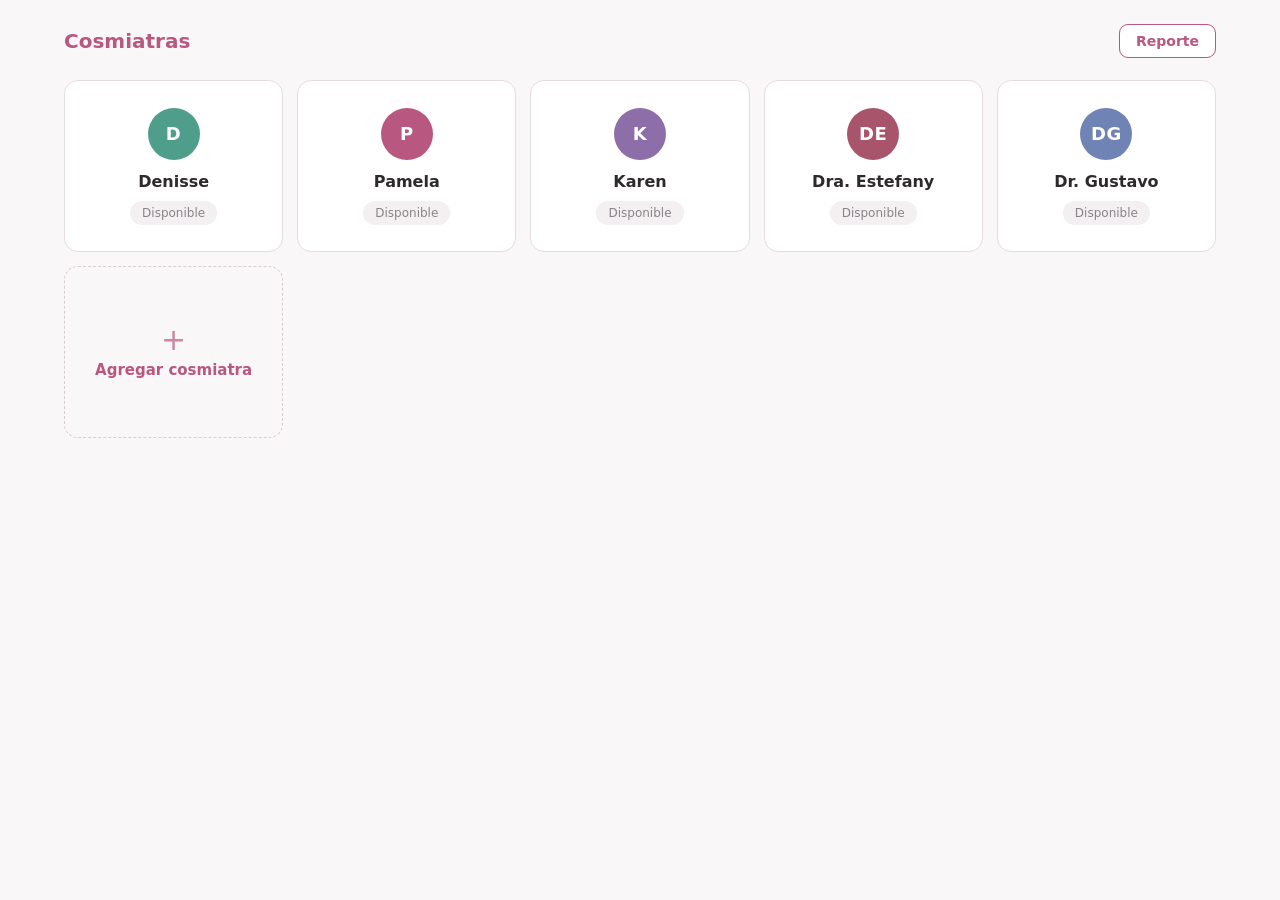
==== commit 3d2e0bbb: "El buscador de pacientes va directo a Odoo, sin pedir otra sesion Antes apuntaba al endpoint de rece" ====
--- a/index.html
+++ b/index.html
@@ -569,15 +569,14 @@
    2) El padron de Odoo, preguntando al buscador que ya tiene
       HISTORIAS CLINICAS. Manda este, que es la lista oficial.
 
-   Para llegar a Odoo hacen falta dos cosas, y si falta alguna la app
-   sigue funcionando con lo del telefono, sin avisos ni errores:
-     - que la app se sirva del mismo XAMPP que HISTORIAS CLINICAS
-       (si esta en internet, no alcanza esa PC);
-     - que la cosmiatra tenga su sesion abierta ahi. Su rol ya trae
-       el permiso que ese buscador pide.
+   Para llegar a Odoo la app tiene que servirse del XAMPP de la
+   clinica, donde vive buscar-paciente.php. Desde internet ese archivo
+   no existe, y entonces se sigue con los nombres del telefono, sin
+   avisos ni errores: asi los pacientes no salen de la clinica.
+   No hace falta iniciar sesion en ningun otro sistema.
    ============================================================ */
 
-var API_PACIENTES = '/HISTORIAS%20CLINICAS/api/recepcion/pacientes.php';
+var API_PACIENTES = 'buscar-paciente.php';   /* al lado de esta pagina */
 
 var cacheOdoo        = {};   /* lo ya preguntado, para no repetir */
 var sinSesionHasta   = 0;    /* si no hay sesion, no insistir un rato */
@@ -631,7 +630,7 @@
         return res.json();
       })
       .then(function(j){
-        var filas = (j && j.data && j.data.pacientes) || [];
+        var filas = (j && (j.pacientes || (j.data && j.data.pacientes))) || [];
         cacheOdoo[q] = filas.map(function(p){
           return { valor: p.nombre, nota: p.dni || p.codigo || '' };
         });
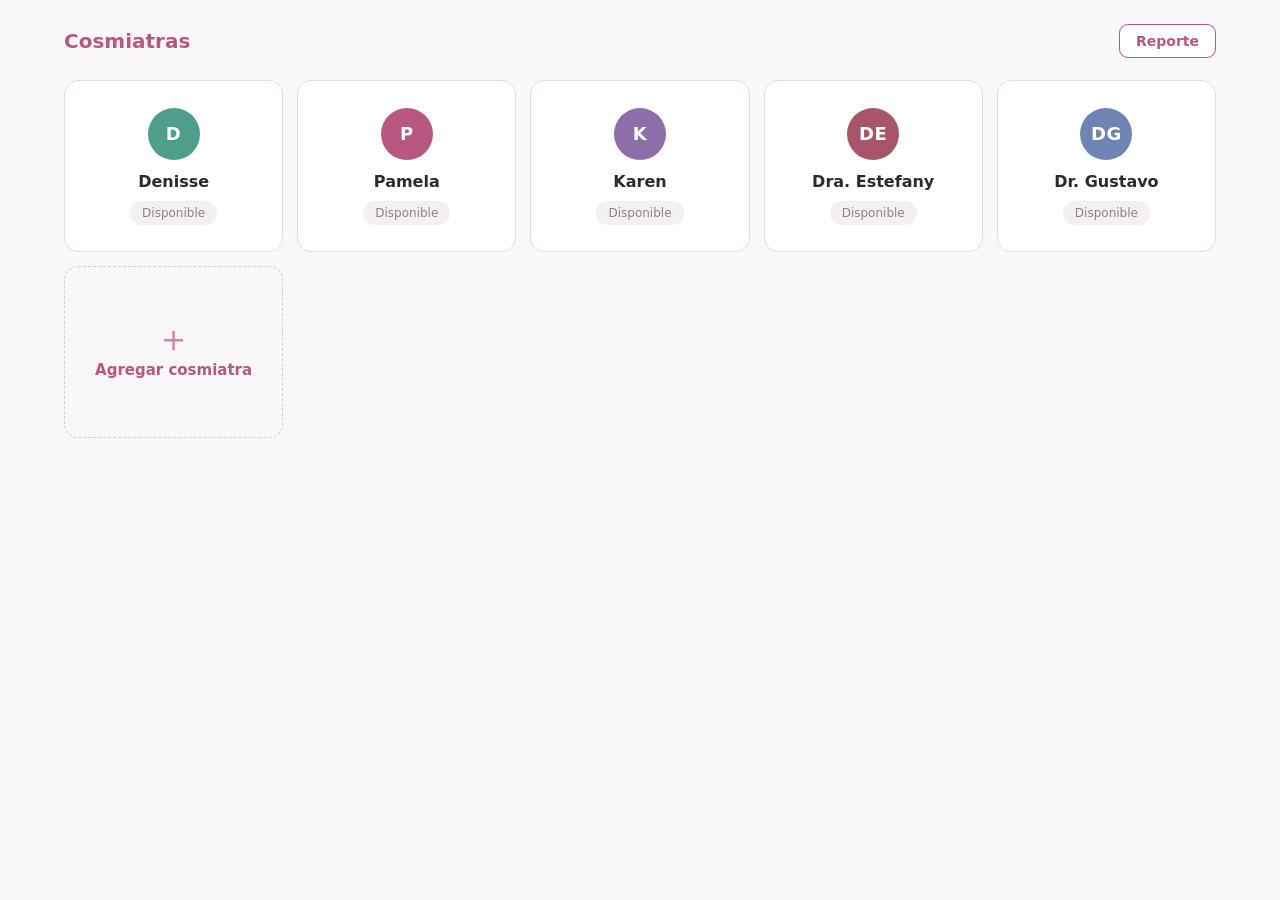
==== commit 7792e96f: "El mensaje tambien en el Reporte y en el CSV En el Reporte va debajo del procedimiento, igual que en" ====
--- a/index.html
+++ b/index.html
@@ -831,11 +831,175 @@
     if(a.filas.length <= 1) quitar.classList.add('invisible');
   }
 
+  /* Con el cronometro andando es el + del relevo; una vez terminado
+     se queda para dejar un mensaje -que no se hizo, que la paciente
+     es alergica, lo que sea-. Antes de arrancar no sale: todavia no
+     hay nada que comentar. Va al lado del boton, y la X al final. */
+  var iconos = document.createElement('div');
+  iconos.className = 'iconos-fila';
+
+  var extra = null;
+  if(reg){
+    extra = botonExtra(reg, f);
+    iconos.appendChild(extra.boton);
+  }
+  iconos.appendChild(quitar);
+
   row.appendChild(campo);
   row.appendChild(estado);
   row.appendChild(btn);
-  row.appendChild(quitar);
+  row.appendChild(iconos);
+  if(extra) row.appendChild(extra.panel);
+
   return row;
+}
+
+/* La vista chica del + .
+   Con el cronometro andando pregunta quien CONTINUA y desde que hora:
+   pasa cuando una se demora y entra otra a terminar el procedimiento.
+   No se duplica el tiempo, se parte: cada una se lleva su tramo.
+   El comentario es aparte y siempre se puede escribir. */
+function panelExtra(reg, f){
+  var caja = document.createElement('div');
+  caja.className = 'extra-fila oculto';
+
+  var enMarcha = !!(reg && !reg.fin);
+
+  /* --- el relevo: solo tiene sentido con el cronometro andando --- */
+  if(enMarcha){
+    var cQuien = document.createElement('div');
+    var lQuien = document.createElement('label');
+    lQuien.textContent = '\u00bfQui\u00e9n contin\u00faa? (opcional)';
+
+    var sel = document.createElement('select');
+    var vacia = document.createElement('option');
+    vacia.value = '';
+    vacia.textContent = 'Nadie, sigo yo';
+    sel.appendChild(vacia);
+
+    DB.cosmiatras.forEach(function(c){
+      if(c === reg.cosmiatra) return;       /* no se releva a si misma */
+      var o = document.createElement('option');
+      o.value = c;
+      o.textContent = c;
+      sel.appendChild(o);
+    });
+
+    var relevo = reg.relevo || {};
+    sel.value = relevo.quien || '';
+
+    var cDesde = document.createElement('div');
+    var lDesde = document.createElement('label');
+    lDesde.textContent = 'Desde las';
+
+    var hora = document.createElement('input');
+    hora.type = 'time';
+    hora.value = relevo.desde || '';
+    hora.disabled = !sel.value;
+
+    function guardarRelevo(){
+      if(!sel.value){
+        delete reg.relevo;
+      } else {
+        reg.relevo = { quien: sel.value, desde: hora.value || ahora() };
+      }
+      guardar();
+      guardarAbiertas();
+      pintarAtenciones();
+      pintarHoja();
+    }
+
+    sel.onchange = function(){
+      /* al elegir a alguien, la hora del relevo es ahora mismo */
+      if(sel.value && !hora.value) hora.value = ahora();
+      guardarRelevo();
+    };
+
+    hora.onchange = function(){
+      /* el relevo tiene que caer dentro del procedimiento */
+      if(hora.value && minutos(reg.inicio, hora.value) < 0){
+        aviso('El relevo no puede ser antes de las ' + reg.inicio);
+        hora.value = relevo.desde || ahora();
+        return;
+      }
+      guardarRelevo();
+    };
+
+    cQuien.appendChild(lQuien);
+    cQuien.appendChild(sel);
+    cDesde.appendChild(lDesde);
+    cDesde.appendChild(hora);
+    caja.appendChild(cQuien);
+    caja.appendChild(cDesde);
+  }
+
+  /* --- el mensaje, siempre --- */
+  var cCom = document.createElement('div');
+  cCom.className = 'ancho-total';
+  var lCom = document.createElement('label');
+  lCom.textContent = enMarcha ? 'Comentario (opcional)' : 'Mensaje (opcional)';
+
+  var inp = document.createElement('input');
+  inp.value = (reg && reg.comentario) || (f && f.comentario) || '';
+  /* con el procedimiento ya terminado lo que se anota casi siempre es
+     por que no se hizo o por que salio distinto, asi que el ejemplo
+     lo dice: es lo que pidieron desde recepcion */
+  inp.placeholder = enMarcha
+    ? 'Lo que quieras anotar'
+    : 'Ej.: no se realizó, la paciente es alérgica';
+  inp.autocomplete = 'off';
+  inp.oninput = function(){
+    if(f)   f.comentario   = inp.value;
+    if(reg) reg.comentario = inp.value;
+    /* si esa fila ya se fue a la hoja, el mensaje tiene que ir
+       detras: se marca y se manda solo */
+    if(reg && reg.enviado) reg.comentarioPendiente = true;
+    guardar();
+    guardarAbiertas();
+  };
+
+  /* al salir del campo se manda ya, sin esperar al reintento */
+  inp.onchange = function(){
+    if(reg && reg.comentarioPendiente) enviarComentarios();
+    pintarHoja();
+  };
+
+  cCom.appendChild(lCom);
+  cCom.appendChild(inp);
+  caja.appendChild(cCom);
+
+  return caja;
+}
+
+/* El boton amarillo, con su panel. Se usa en el renglon de la ficha y
+   tambien en la tabla de Hoy, que es donde se ve el cronometro
+   cuando la ficha ya se plego.
+
+   Cambia segun el momento: con el cronometro andando es el + del
+   relevo, y una vez terminado es el lapiz para dejar un mensaje. */
+function botonExtra(reg, f){
+  var andando = !!(reg && !reg.fin);
+
+  var mas = document.createElement('button');
+  mas.className = 'mas-extra' + (andando ? '' : ' mensaje');
+  mas.type = 'button';
+  mas.innerHTML = andando ? '&#43;' : '&#9998;';
+  mas.title = andando ? 'Relevo y comentario' : 'Agregar un mensaje';
+  mas.setAttribute('aria-label', mas.title);
+
+  var tieneAlgo = (reg && (reg.relevo || reg.comentario)) || (f && f.comentario);
+  if(tieneAlgo) mas.classList.add('con-datos');
+
+  var panel = panelExtra(reg, f);
+  mas.onclick = function(){
+    panel.classList.toggle('oculto');
+    if(!panel.classList.contains('oculto')){
+      var primero = panel.querySelector('select, input');
+      if(primero) primero.focus();
+    }
+  };
+
+  return { boton: mas, panel: panel };
 }
 
 function iniciarFila(k, i){
@@ -859,7 +1023,8 @@
     paciente: pac,
     procedimiento: txt,
     inicio: ahora(),
-    fin: ''
+    fin: '',
+    comentario: f.comentario || ''
   };
   DB.registros.push(reg);
   f.id = reg.id;
@@ -948,6 +1113,12 @@
       b.innerHTML = '&#9632; Terminar';
       b.onclick = function(){ r.fin = ahora(); refrescar(); };
       celda.appendChild(b);
+
+      /* el + del relevo: aqui es donde se ve el cronometro una vez
+         que la ficha de la paciente se plego */
+      var ex = botonExtra(r, null);
+      celda.appendChild(ex.boton);
+      tr.appendChild(ex.panel);
 
       /* por si lo inicio por error */
       var x = document.createElement('button');
@@ -959,7 +1130,22 @@
     } else {
       celda.setAttribute('data-tit', 'Duración');
       celda.innerHTML = '<span class="duracion">' + minutos(r.inicio, r.fin) + ' min</span>';
+
+      /* el lapiz para dejar un mensaje: aqui es donde queda la
+         atencion una vez que se para el cronometro */
+      var msj = botonExtra(r, null);
+      celda.appendChild(msj.boton);
+      tr.appendChild(msj.panel);
     }
+
+    /* si ya hay un mensaje escrito, se ve sin tener que abrir nada */
+    if(r.comentario){
+      var nota = document.createElement('div');
+      nota.className = 'nota-fila';
+      nota.textContent = r.comentario;
+      tr.firstChild.nextSibling.appendChild(nota);
+    }
+
     tb.appendChild(tr);
   });
 }
@@ -1118,10 +1304,15 @@
 
   var filas = lista.map(function(r){
     var m = minutos(r.inicio, r.fin);
+    /* el mensaje va debajo del procedimiento y no en una columna
+       aparte: en el telefono una columna mas no cabe, y asi se lee
+       pegado a lo que aclara */
+    var nota = r.comentario
+      ? '<div class="nota-fila">' + limpio(r.comentario) + '</div>' : '';
     return '<tr>' +
       '<td data-tit="Fecha">' + fechaLarga(r.fecha) + '</td>' +
       '<td class="col-paciente" data-tit="Paciente">' + limpio(r.paciente) + '</td>' +
-      '<td data-tit="Procedimiento">' + limpio(r.procedimiento) + '</td>' +
+      '<td data-tit="Procedimiento">' + limpio(r.procedimiento) + nota + '</td>' +
       '<td data-tit="Inicio">' + r.inicio + '</td>' +
       '<td data-tit="T&eacute;rmino">' + (r.fin || '&mdash;') + '</td>' +
       '<td data-tit="Minutos">' + (m === '' ? '&mdash;' : m) + '</td></tr>';
@@ -1152,10 +1343,17 @@
   var datos = filtrados();
   if(!datos.length) return aviso('No hay registros para exportar');
   var salto = String.fromCharCode(10);
-  var csv = 'Fecha;Cosmiatra;Paciente;Procedimiento;Hora inicio;Hora termino;Minutos' + salto;
+  var csv = 'Fecha;Cosmiatra;Paciente;Procedimiento;Hora inicio;Hora termino;Minutos;Mensaje' + salto;
+
+  /* las columnas se separan con ; y las filas con salto de linea, asi
+     que si el mensaje trae alguno de los dos, partiria la tabla */
+  function sinRomper(t){
+    return String(t || '').replace(/[;\r\n]+/g, ' ').trim();
+  }
+
   datos.forEach(function(r){
     csv += [fechaLarga(r.fecha), r.cosmiatra, r.paciente, r.procedimiento,
-            r.inicio, r.fin, minutos(r.inicio, r.fin)].join(';') + salto;
+            r.inicio, r.fin, minutos(r.inicio, r.fin), sinRomper(r.comentario)].join(';') + salto;
   });
   var a = document.createElement('a');
   a.href = URL.createObjectURL(new Blob([String.fromCharCode(65279) + csv], { type:'text/csv;charset=utf-8' }));
@@ -1186,8 +1384,18 @@
   var el = $('estadoEnvio');
   if(!el) return;
   if(!SHEETS_URL){ el.textContent = 'Hoja no conectada'; return; }
+
   var n = pendientesEnvio().length;
-  el.textContent = n ? (n === 1 ? '1 sin enviar' : n + ' sin enviar') : 'Todo enviado';
+  if(n){
+    el.textContent = n === 1 ? '1 sin enviar' : n + ' sin enviar';
+    return;
+  }
+
+  /* un mensaje escrito despues tambien esta pendiente, aunque su
+     fila ya se haya ido: si no, aqui diria "Todo enviado" mintiendo */
+  var m = comentariosPendientes().length;
+  el.textContent = m ? (m === 1 ? '1 mensaje sin enviar' : m + ' mensajes sin enviar')
+                     : 'Todo enviado';
 }
 
 /* Envia una lista de registros. "manual" = lo pidio la persona con
@@ -1201,15 +1409,38 @@
   enviando = true;
   if(manual) aviso('Enviando ' + lista.length + '...');
 
-  var cuerpo = {
-    token: SHEETS_TOKEN,
-    registros: lista.map(function(r){
-      return {
-        id: r.id, fecha: r.fecha, paciente: r.paciente, cosmiatra: r.cosmiatra,
-        procedimiento: r.procedimiento, inicio: r.inicio, fin: r.fin
-      };
-    })
-  };
+  /* Si hubo relevo, el procedimiento se parte en dos tramos y cada
+     una se lleva el suyo: de inicio a la hora del relevo, y de ahi
+     al final. No se duplica el tiempo. */
+  var paraEnviar = [];
+
+  lista.forEach(function(r){
+    var rel = r.relevo;
+    var valido = rel && rel.quien && rel.desde &&
+                 minutos(r.inicio, rel.desde) > 0 &&
+                 minutos(rel.desde, r.fin) > 0;
+
+    paraEnviar.push({
+      id: r.id, fecha: r.fecha, paciente: r.paciente, cosmiatra: r.cosmiatra,
+      procedimiento: r.procedimiento,
+      inicio: r.inicio,
+      fin: valido ? rel.desde : r.fin,
+      comentario: r.comentario || '',
+      apoyo: valido ? ('Continuo ' + rel.quien) : ''
+    });
+
+    if(valido){
+      paraEnviar.push({
+        id: r.id + '-relevo', fecha: r.fecha, paciente: r.paciente,
+        cosmiatra: rel.quien, procedimiento: r.procedimiento,
+        inicio: rel.desde, fin: r.fin,
+        comentario: r.comentario || '',
+        apoyo: 'Releva a ' + r.cosmiatra
+      });
+    }
+  });
+
+  var cuerpo = { token: SHEETS_TOKEN, registros: paraEnviar };
 
   /* text/plain a proposito: evita la peticion previa (preflight)
      que Apps Script no sabe responder. */
@@ -1256,6 +1487,48 @@
 function enviarPendientes(){
   pintarEstadoEnvio();
   enviarLista(pendientesEnvio(), false);
+  enviarComentarios();
+}
+
+/* ---------- el mensaje escrito despues ----------
+   La fila se manda en cuanto se para el cronometro, y el motivo se
+   escribe despues. Para entonces esa fila ya esta en la hoja, asi
+   que no se manda otra vez: se le pide al script que la busque y le
+   escriba el comentario donde va. */
+function comentariosPendientes(){
+  return DB.registros.filter(function(r){ return r.comentarioPendiente; });
+}
+
+var mandandoComentarios = false;
+
+function enviarComentarios(){
+  if(mandandoComentarios || !SHEETS_URL) return;
+
+  var lista = comentariosPendientes();
+  if(!lista.length) return;
+
+  mandandoComentarios = true;
+
+  var filas = lista.map(function(r){
+    return { fecha: r.fecha, paciente: r.paciente, cosmiatra: r.cosmiatra,
+             inicio: r.inicio, comentario: r.comentario || '' };
+  });
+
+  fetch(SHEETS_URL, {
+    method:  'POST',
+    headers: { 'Content-Type': 'text/plain;charset=utf-8' },
+    body:    JSON.stringify({ token: SHEETS_TOKEN, accion: 'comentar', filas: filas })
+  })
+  .then(function(res){ return res.json(); })
+  .then(function(res){
+    if(!res.ok) throw new Error(res.error || 'la hoja respondio sin ok');
+    /* solo se da por puesto lo que el script dijo haber encontrado */
+    lista.forEach(function(r){ delete r.comentarioPendiente; });
+    guardar();
+    pintarEstadoEnvio();
+  })
+  .catch(function(){ /* queda marcado y se reintenta solo */ })
+  .then(function(){ mandandoComentarios = false; });
 }
 
 /* Boton "Enviar a la hoja": manda lo que se ve en el reporte segun
@@ -1280,7 +1553,7 @@
 
 /* y por si acaso, una vez por minuto mientras quede algo */
 setInterval(function(){
-  if(pendientesEnvio().length) enviarPendientes();
+  if(pendientesEnvio().length || comentariosPendientes().length) enviarPendientes();
 }, 60000);
 
 /* Marca todo lo que hay ahora como ya enviado. Se usa UNA vez, al
--- a/estilos.css
+++ b/estilos.css
@@ -8,6 +8,7 @@
   --rosa:#b8577f; --rosa-claro:#fdf3f7; --borde:#e6dbe1;
   --verde:#1f9d7a; --verde-bg:#e7f6f1;
   --texto:#2e2a2c; --gris:#8a8288; --fondo:#faf7f8;
+  --amarillo:#d9a02b; --amarillo-bg:#fdf6e6;
 }
 
 /* ---------- base ---------- */
@@ -129,6 +130,25 @@
   .sugerencias div:hover{background:var(--rosa-claro);color:var(--rosa)}
 }
 
+/* ---------- el + de apoyo y comentario ---------- */
+.iconos-fila{display:flex;align-items:center;gap:4px}
+
+.mas-extra{width:30px;height:30px;flex:0 0 auto;border-radius:8px;cursor:pointer;
+           border:1px solid var(--amarillo);background:var(--amarillo-bg);
+           color:var(--amarillo);font-size:19px;line-height:1;font-family:inherit;
+           font-weight:600;padding:0}
+.mas-extra:hover{background:var(--amarillo);color:#fff}
+/* relleno cuando ya tiene algo escrito, para verlo de un vistazo */
+.mas-extra.con-datos{background:var(--amarillo);color:#fff}
+
+.extra-fila{grid-column:1 / -1;display:grid;grid-template-columns:1fr 130px;
+            gap:10px;margin-top:10px;padding:12px 14px;
+            background:var(--amarillo-bg);border:1px solid #f0e2c4;border-radius:10px}
+.extra-fila .ancho-total{grid-column:1 / -1}
+/* en la tabla de Hoy el panel es una fila mas de la tarjeta */
+#tbHoy .extra-fila{margin-top:0}
+.extra-fila label{margin-bottom:4px}
+
 /* ---------- botones ---------- */
 .btn{border:0;border-radius:9px;padding:13px 22px;font-size:16px;font-weight:600;cursor:pointer;font-family:inherit}
 .btn-rosa{background:var(--rosa);color:#fff}
@@ -235,6 +255,9 @@
 
   /* totales del reporte en fila, sin desbordar */
   .totales{gap:0;justify-content:space-between}
+
+  /* el panel de apoyo, en una columna */
+  .extra-fila{grid-template-columns:1fr;gap:8px;padding:10px 12px}
 
   /* sugerencias mas altas, para tocarlas con el dedo */
   .sugerencias div{padding:15px 14px;font-size:16px}
@@ -287,3 +310,14 @@
   /* en las tarjetas por persona, el procedimiento es lo que mas se lee */
   #repPorPersona td[data-tit="Procedimiento"]{font-weight:600}
 }
+
+/* ---------- el mensaje de despues ---------- */
+/* Mismo boton amarillo, pero con lapiz: aparece cuando el
+   procedimiento ya termino, para anotar por que no se hizo o
+   cualquier cosa que haya que decir. */
+.mas-extra.mensaje{font-size:15px}
+
+/* el mensaje ya escrito, debajo del procedimiento en la tabla de Hoy */
+.nota-fila{margin-top:4px;font-size:13px;line-height:1.35;color:#8a6d1f;
+           background:var(--amarillo-bg);border-left:3px solid var(--amarillo);
+           border-radius:0 6px 6px 0;padding:5px 9px}
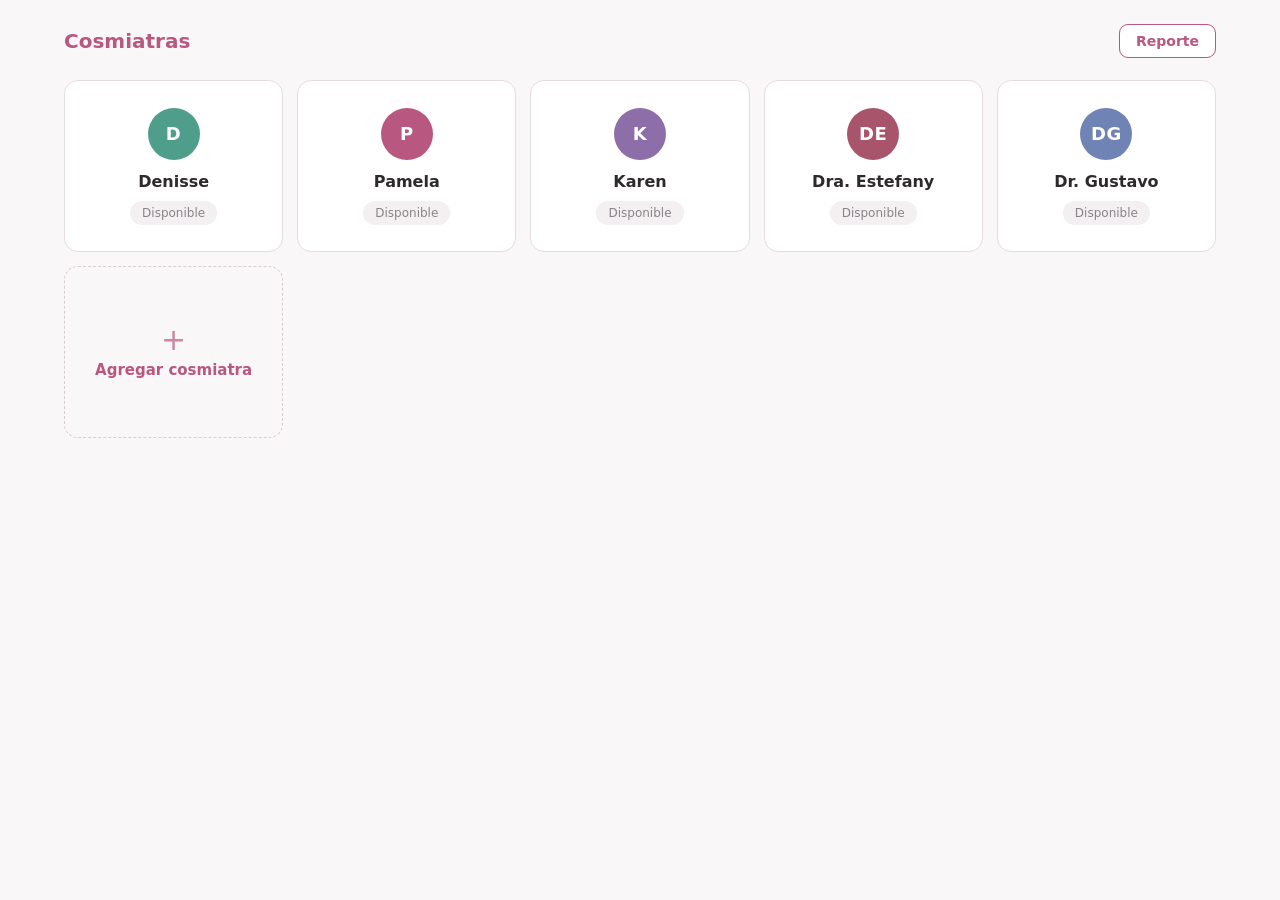
==== commit 20e98704: "El mensaje ya no se da por guardado sin estarlo El script viejo de la hoja no conoce la accion de co" ====
--- a/index.html
+++ b/index.html
@@ -166,6 +166,25 @@
   if(cambio){ DB.registros = salida; guardar(); }
 }
 migrar();
+
+/* Rescate de una sola vez.
+   Hubo unos dias en que un mensaje escrito despues de mandar la fila
+   se daba por guardado sin serlo: la hoja contestaba que todo bien
+   porque su script todavia no sabia recibirlos. El texto no se
+   perdio -sigue aqui, en el telefono-, asi que se vuelven a marcar
+   para que se manden. Repetir un mensaje no hace daño: se escribe
+   en la misma celda el mismo texto. */
+if(!localStorage.getItem('mensajesRescatados')){
+  var rescatados = 0;
+  DB.registros.forEach(function(r){
+    if(r.enviado && String(r.comentario || '').trim() !== ''){
+      r.comentarioPendiente = true;
+      rescatados++;
+    }
+  });
+  localStorage.setItem('mensajesRescatados', '1');
+  if(rescatados) guardar();
+}
 
 /* Los dos doctores tienen su propia pestana en la hoja de calculo.
    Se agregan una sola vez: si luego los borras de la lista, no vuelven. */
@@ -956,11 +975,12 @@
     if(reg && reg.enviado) reg.comentarioPendiente = true;
     guardar();
     guardarAbiertas();
+    pintarEstadoEnvio();
   };
 
   /* al salir del campo se manda ya, sin esperar al reintento */
   inp.onchange = function(){
-    if(reg && reg.comentarioPendiente) enviarComentarios();
+    if(reg && reg.comentarioPendiente) enviarComentarios(true);
     pintarHoja();
   };
 
@@ -1501,7 +1521,7 @@
 
 var mandandoComentarios = false;
 
-function enviarComentarios(){
+function enviarComentarios(manual){
   if(mandandoComentarios || !SHEETS_URL) return;
 
   var lista = comentariosPendientes();
@@ -1522,12 +1542,50 @@
   .then(function(res){ return res.json(); })
   .then(function(res){
     if(!res.ok) throw new Error(res.error || 'la hoja respondio sin ok');
-    /* solo se da por puesto lo que el script dijo haber encontrado */
-    lista.forEach(function(r){ delete r.comentarioPendiente; });
+
+    /* Una version vieja del script no conoce esta accion, la ignora y
+       contesta que todo bien. Si eso se toma por bueno, el mensaje se
+       borra de la lista de pendientes y no llega nunca. Por eso se
+       exige que diga cuantos puso: si no lo dice, no llego. */
+    var r = res.resultado;
+    if(!r || typeof r.puestos !== 'number'){
+      throw new Error('la hoja todavia no sabe recibir mensajes');
+    }
+
+    /* las que el script no encontro siguen pendientes; el resto, hecho */
+    var perdidas = {};
+    (r.noEncontrados || []).forEach(function(x){
+      perdidas[x.fecha + '|' + x.paciente + '|' + x.inicio] = true;
+    });
+
+    var quedan = 0;
+    lista.forEach(function(reg){
+      if(!perdidas[reg.fecha + '|' + reg.paciente + '|' + reg.inicio]){
+        delete reg.comentarioPendiente;
+        delete reg.intentosMensaje;
+        return;
+      }
+      /* su fila no aparece en la hoja (la borraron, o se cambio una
+         hora). Se reintenta unas cuantas veces y se deja estar: el
+         mensaje no se pierde, se queda en la app. */
+      reg.intentosMensaje = (reg.intentosMensaje || 0) + 1;
+      if(reg.intentosMensaje >= 5) delete reg.comentarioPendiente;
+      else quedan++;
+    });
+
     guardar();
     pintarEstadoEnvio();
+    pintarHoja();
+
+    if(manual) aviso(quedan ? 'Mensaje guardado en la app; su fila no aparece en la hoja'
+                            : 'Mensaje guardado en la hoja');
   })
-  .catch(function(){ /* queda marcado y se reintenta solo */ })
+  .catch(function(err){
+    /* queda marcado y se reintenta solo */
+    pintarEstadoEnvio();
+    if(manual) aviso('El mensaje quedo pendiente (' +
+                     String((err && err.message) || err) + '). Se reintenta solo');
+  })
   .then(function(){ mandandoComentarios = false; });
 }
 
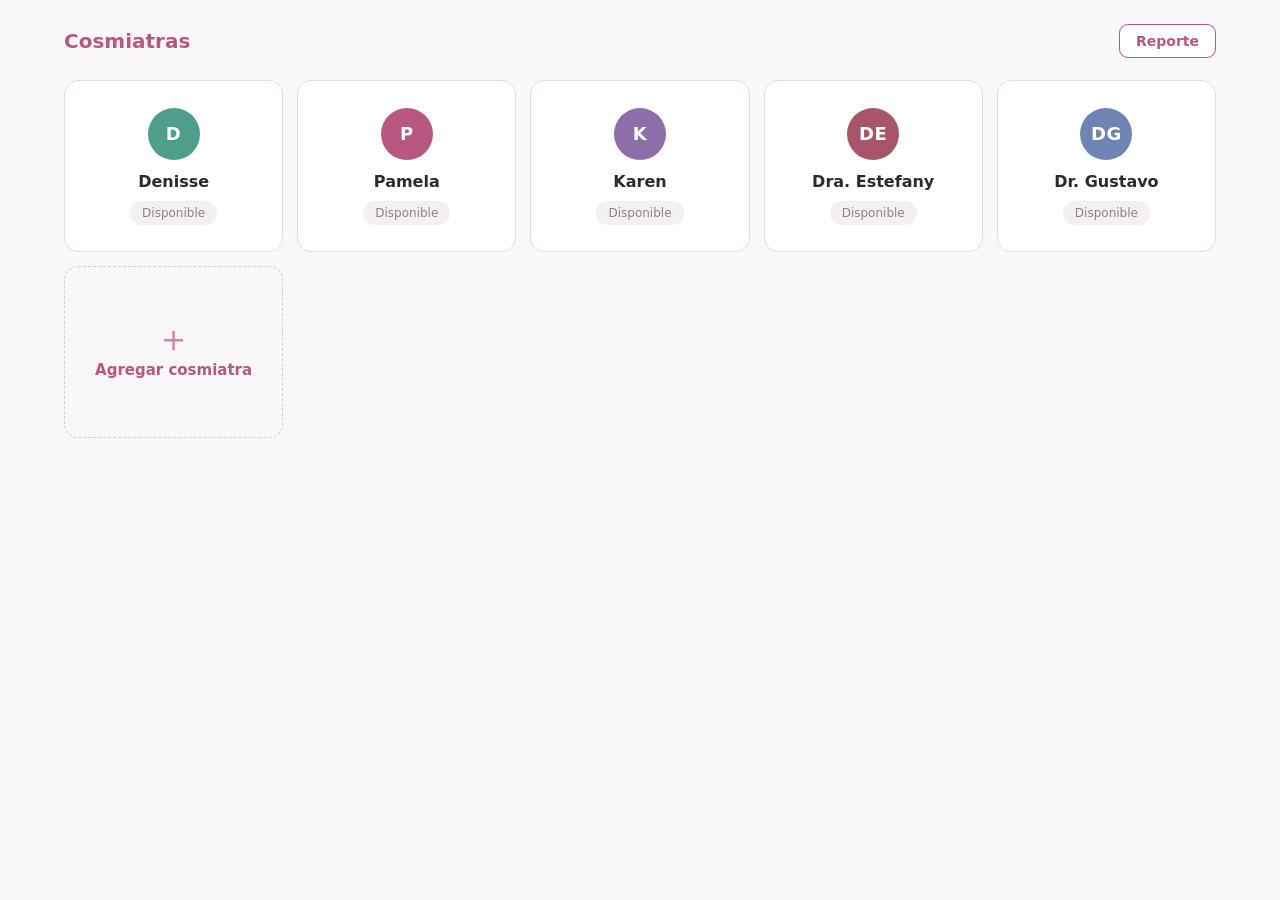
==== commit 14780545: "Fuera el filtro de fecha, boton de Guardar, y volver a la ficha al enviar Tres cosas pedidas desde l" ====
--- a/index.html
+++ b/index.html
@@ -80,10 +80,6 @@
   <section id="p3" class="oculto">
     <div class="card">
       <div class="fila-form">
-        <div>
-          <label>Fecha</label>
-          <input type="date" id="fFecha">
-        </div>
         <div>
           <label>Cosmiatra</label>
           <select id="fCosm"></select>
@@ -978,15 +974,46 @@
     pintarEstadoEnvio();
   };
 
-  /* al salir del campo se manda ya, sin esperar al reintento */
+  /* En la computadora basta con Enter o con pinchar fuera. En el
+     telefono eso no se ve por ningun lado: se escribe y no hay nada
+     que tocar, asi que parece que no se guardo. Por eso el boton. */
+  function guardarYcerrar(){
+    if(f)   f.comentario   = inp.value;
+    if(reg) reg.comentario = inp.value;
+    if(reg && reg.enviado) reg.comentarioPendiente = true;
+
+    guardar();
+    guardarAbiertas();
+    inp.blur();
+    caja.classList.add('oculto');
+
+    if(reg && reg.comentarioPendiente) enviarComentarios(true);
+    refrescar();
+  }
+
+  inp.onkeydown = function(e){
+    if(e.key === 'Enter'){ e.preventDefault(); guardarYcerrar(); }
+  };
+
+  /* y si sale del campo sin tocar el boton, tampoco se espera */
   inp.onchange = function(){
-    if(reg && reg.comentarioPendiente) enviarComentarios(true);
-    pintarHoja();
+    if(reg && reg.comentarioPendiente) enviarComentarios(false);
+    pintarEstadoEnvio();
   };
 
   cCom.appendChild(lCom);
   cCom.appendChild(inp);
   caja.appendChild(cCom);
+
+  var pie = document.createElement('div');
+  pie.className = 'ancho-total pie-extra';
+  var ok = document.createElement('button');
+  ok.type = 'button';
+  ok.className = 'btn btn-rosa btn-sm';
+  ok.textContent = 'Guardar';
+  ok.onclick = guardarYcerrar;
+  pie.appendChild(ok);
+  caja.appendChild(pie);
 
   return caja;
 }
@@ -1163,7 +1190,9 @@
       var nota = document.createElement('div');
       nota.className = 'nota-fila';
       nota.textContent = r.comentario;
-      tr.firstChild.nextSibling.appendChild(nota);
+      var celdaProc = tr.firstChild.nextSibling;
+      celdaProc.classList.add('con-nota');
+      celdaProc.appendChild(nota);
     }
 
     tb.appendChild(tr);
@@ -1269,15 +1298,17 @@
     sel.disabled = false;
   }
 
-  if(!$('fFecha').value) $('fFecha').value = hoy();
   pantalla(3);
   pintarReporte();
 }
 
+/* Sin filtro de fecha: se ve todo lo que hay en el telefono. Estorbaba
+   mas que ayudaba, porque arrancaba puesto en hoy y escondia lo de
+   los dias anteriores sin que se notara. */
 function filtrados(){
-  var f = $('fFecha').value, c = $('fCosm').value;
+  var c = $('fCosm').value;
   return DB.registros.filter(function(r){
-    return (!f || r.fecha === f) && (!c || r.cosmiatra === c);
+    return !c || r.cosmiatra === c;
   });
 }
 
@@ -1332,7 +1363,8 @@
     return '<tr>' +
       '<td data-tit="Fecha">' + fechaLarga(r.fecha) + '</td>' +
       '<td class="col-paciente" data-tit="Paciente">' + limpio(r.paciente) + '</td>' +
-      '<td data-tit="Procedimiento">' + limpio(r.procedimiento) + nota + '</td>' +
+      '<td data-tit="Procedimiento"' + (nota ? ' class="con-nota"' : '') + '>' +
+        limpio(r.procedimiento) + nota + '</td>' +
       '<td data-tit="Inicio">' + r.inicio + '</td>' +
       '<td data-tit="T&eacute;rmino">' + (r.fin || '&mdash;') + '</td>' +
       '<td data-tit="Minutos">' + (m === '' ? '&mdash;' : m) + '</td></tr>';
@@ -1354,7 +1386,6 @@
   return div;
 }
 
-$('fFecha').onchange = pintarReporte;
 $('fCosm').onchange  = pintarReporte;
 
 $('btnExcel').onclick = enviarFiltrados;
@@ -1377,7 +1408,7 @@
   });
   var a = document.createElement('a');
   a.href = URL.createObjectURL(new Blob([String.fromCharCode(65279) + csv], { type:'text/csv;charset=utf-8' }));
-  a.download = 'productividad_' + ($('fFecha').value || 'todo') + '.csv';
+  a.download = 'productividad_' + hoy() + '.csv';
   a.click();
 };
 
@@ -1421,7 +1452,7 @@
 /* Envia una lista de registros. "manual" = lo pidio la persona con
    el boton, asi que conviene avisarle de todo; si es automatico se
    avisa solo cuando hay algo que contar. */
-function enviarLista(lista, manual){
+function enviarLista(lista, manual, alTerminar){
   if(!SHEETS_URL){ if(manual) aviso('Falta conectar la hoja: no hay URL configurada'); return; }
   if(enviando){    if(manual) aviso('Ya hay un envio en curso, espera un momento'); return; }
   if(!lista.length){ if(manual) aviso('No hay procedimientos terminados para enviar'); return; }
@@ -1500,6 +1531,7 @@
   .then(function(){
     enviando = false;
     pintarEstadoEnvio();
+    if(alTerminar) alTerminar();
   });
 }
 
@@ -1593,7 +1625,27 @@
    los filtros de fecha y cosmiatra. Si algo ya estaba en la hoja el
    script lo reconoce por su id y no lo duplica. */
 function enviarFiltrados(){
-  enviarLista(filtrados().filter(function(r){ return r.fin; }), true);
+  /* al acabar se vuelve a la ficha de la persona, con el cursor en el
+     nombre de la paciente: despues de enviar lo que sigue siempre es
+     atender a la siguiente, no quedarse mirando el reporte */
+  var quien  = reporteDe || $('fCosm').value || cosmActual;
+  var volver = function(){ if(quien) abrirHoja(quien); };
+
+  /* los mensajes escritos despues van por su cuenta, no como filas */
+  enviarComentarios(false);
+
+  /* Solo lo que falta. Antes se mandaba todo lo que se veia, y como
+     el reporte ya no filtra por fecha eso serian cientos de filas que
+     la hoja descartaria una por una por repetidas. */
+  var lista = filtrados().filter(function(r){ return r.fin && !r.enviado; });
+
+  if(!lista.length){
+    aviso('Ya estaba todo enviado');
+    volver();
+    return;
+  }
+
+  enviarLista(lista, true, volver);
 }
 
 /* ---------- reintentos automaticos ----------
--- a/estilos.css
+++ b/estilos.css
@@ -321,3 +321,16 @@
 .nota-fila{margin-top:4px;font-size:13px;line-height:1.35;color:#8a6d1f;
            background:var(--amarillo-bg);border-left:3px solid var(--amarillo);
            border-radius:0 6px 6px 0;padding:5px 9px}
+
+/* el boton de guardar del panel amarillo: en el telefono es lo unico
+   visible que confirma que el mensaje quedo escrito */
+.pie-extra{display:flex;justify-content:flex-end}
+.pie-extra .btn{padding:10px 26px}
+
+@media(max-width:640px){
+  /* en el movil la celda es una linea con la etiqueta a un lado y el
+     valor al otro. El mensaje no cabe ahi: baja a su propia linea,
+     que si no aplasta el nombre del procedimiento contra el borde. */
+  td.con-nota{flex-wrap:wrap}
+  td.con-nota .nota-fila{flex:0 0 100%;margin-top:6px}
+}
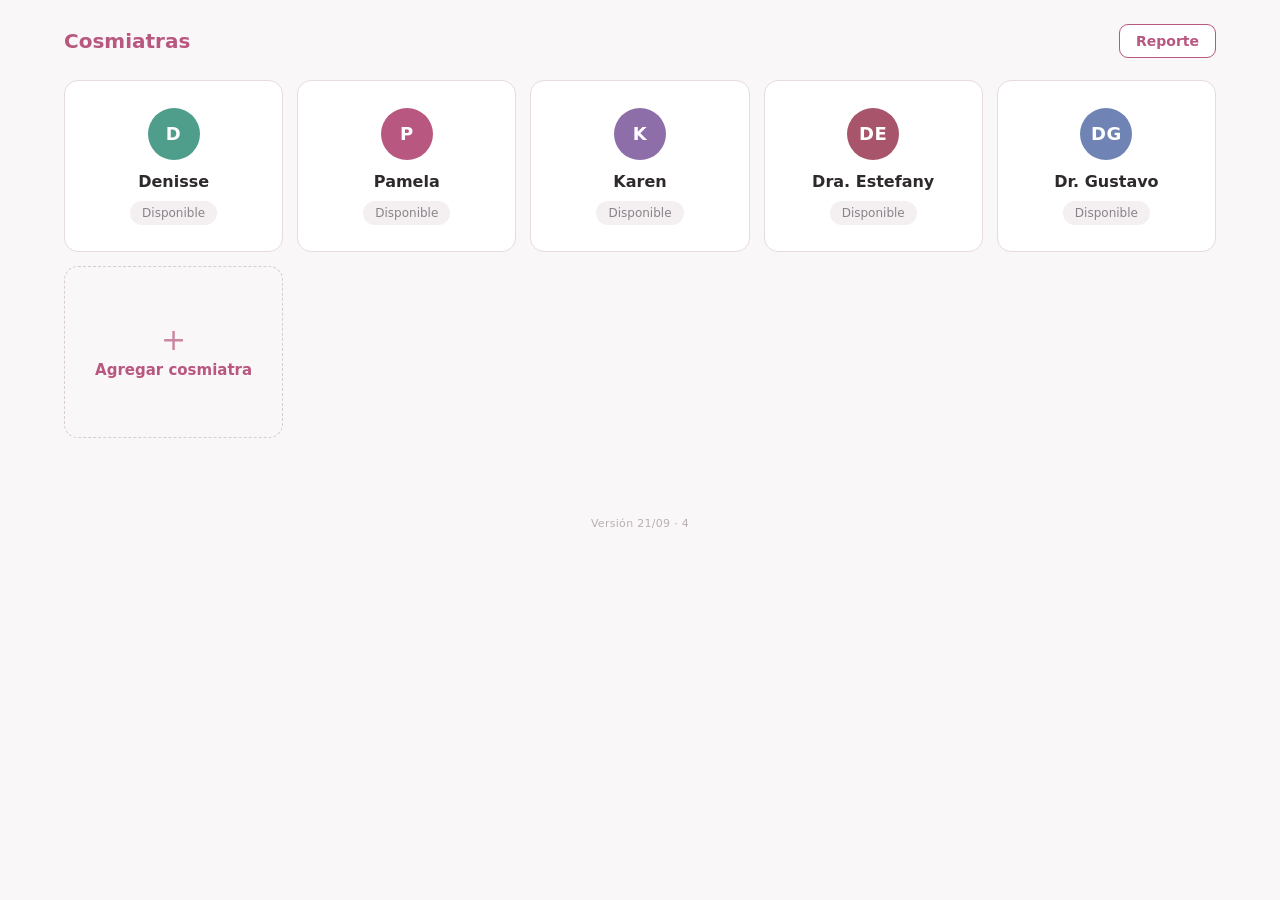
==== commit fe85d78a: "Marca de version visible al pie Se perdio un rato largo averiguando si un telefono tenia la copia vi" ====
--- a/index.html
+++ b/index.html
@@ -110,6 +110,12 @@
    Cada registro = UN procedimiento con su propio cronometro.
    Una paciente puede tener varios registros el mismo dia.
    ============================================================ */
+
+/* Marca de version, abajo del todo en gris.
+   Sirve para saber en un segundo si un telefono se quedo con una
+   copia vieja guardada: basta preguntar que dice ahi. Se cambia a
+   mano cada vez que se sube algo. */
+var VERSION_APP = '21/09 · 4';
 
 /* ---------- datos ---------- */
 var DB = {
@@ -1696,9 +1702,18 @@
   pantalla(1);
 };
 
+/* la marca va debajo de este script en el html, asi que hay que
+   esperar a que la pagina termine de armarse */
+document.addEventListener('DOMContentLoaded', function(){
+  var m = $('marcaVersion');
+  if(m) m.textContent = 'Versión ' + VERSION_APP;
+});
+
 pintarCosmiatras();
 pantalla(1);
 enviarPendientes();
 </script>
+
+  <div id="marcaVersion" class="marca-version"></div>
 </body>
 </html>
--- a/estilos.css
+++ b/estilos.css
@@ -334,3 +334,8 @@
   td.con-nota{flex-wrap:wrap}
   td.con-nota .nota-fila{flex:0 0 100%;margin-top:6px}
 }
+
+/* la marca de version: discreta, abajo del todo. No estorba y sirve
+   para saber si un telefono se quedo con una copia vieja. */
+.marca-version{text-align:center;color:#b9aeb4;font-size:11px;
+               padding:18px 0 26px;letter-spacing:.3px}
